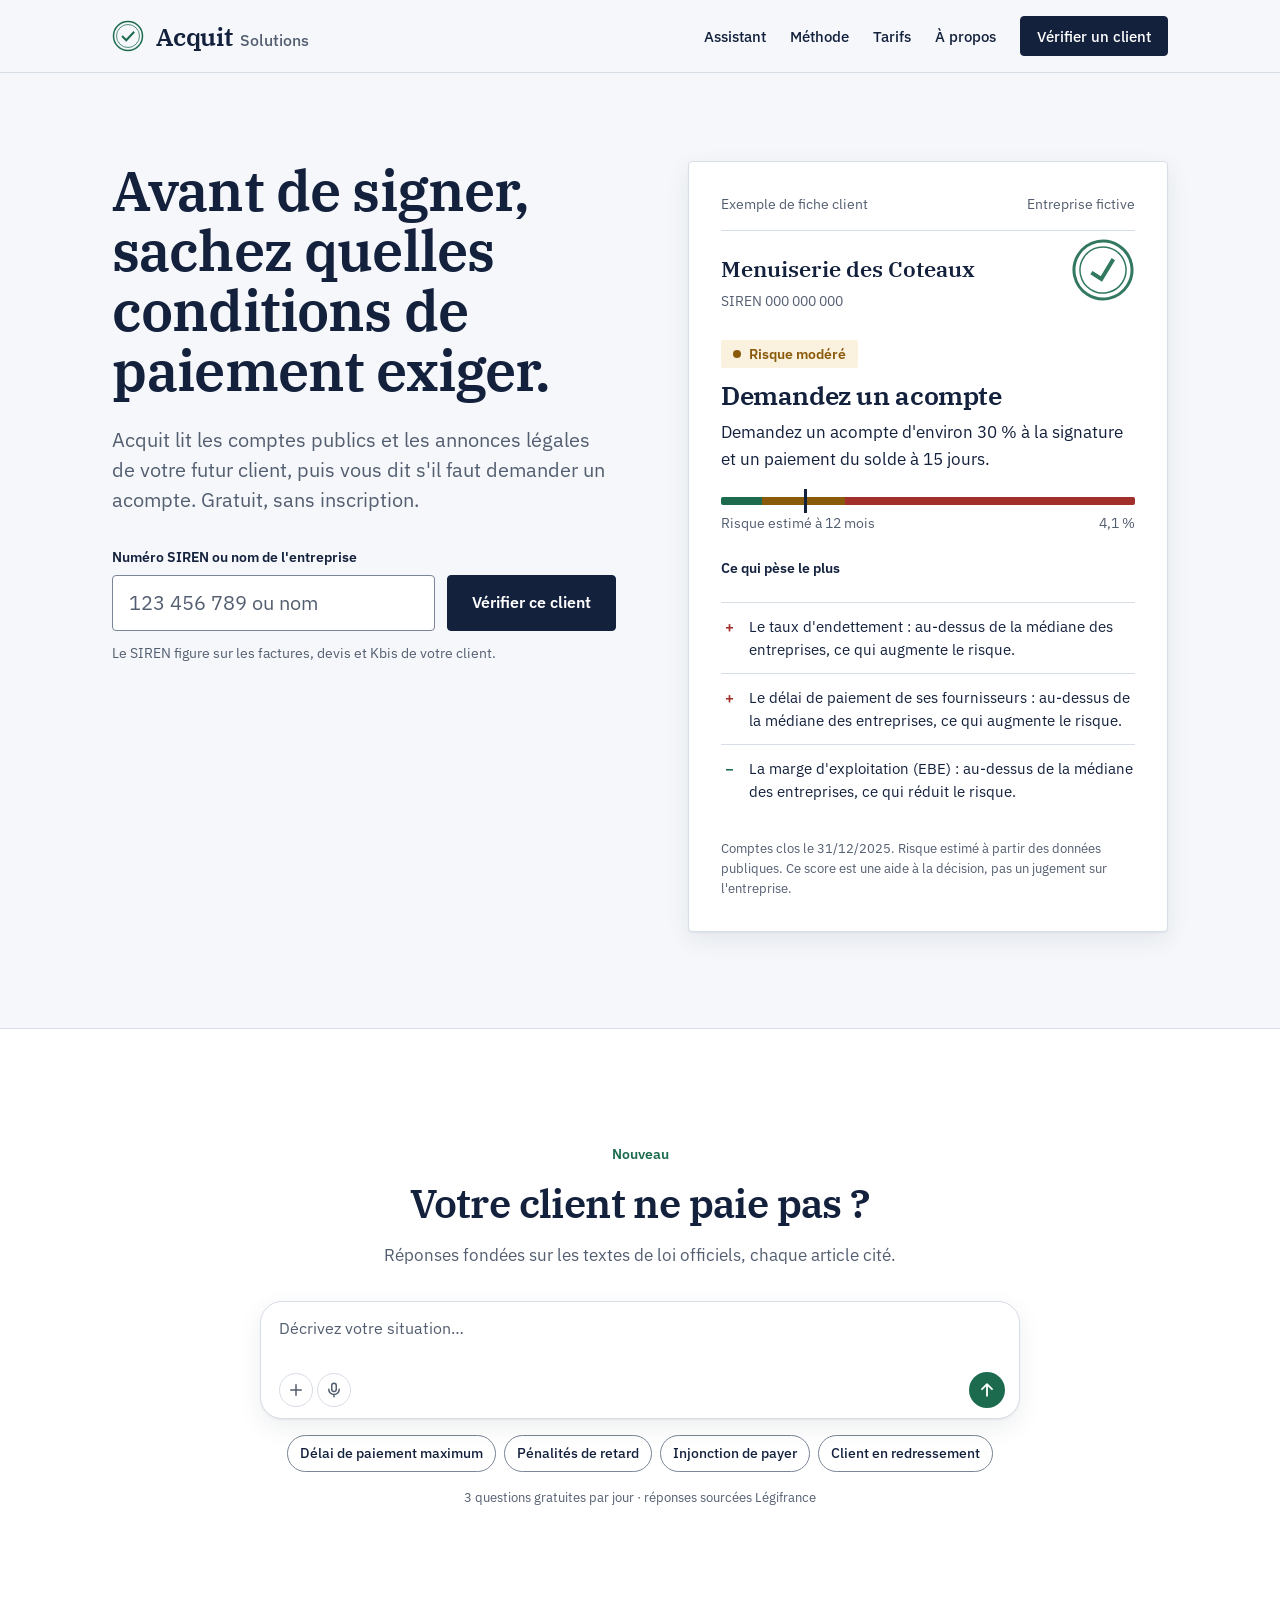
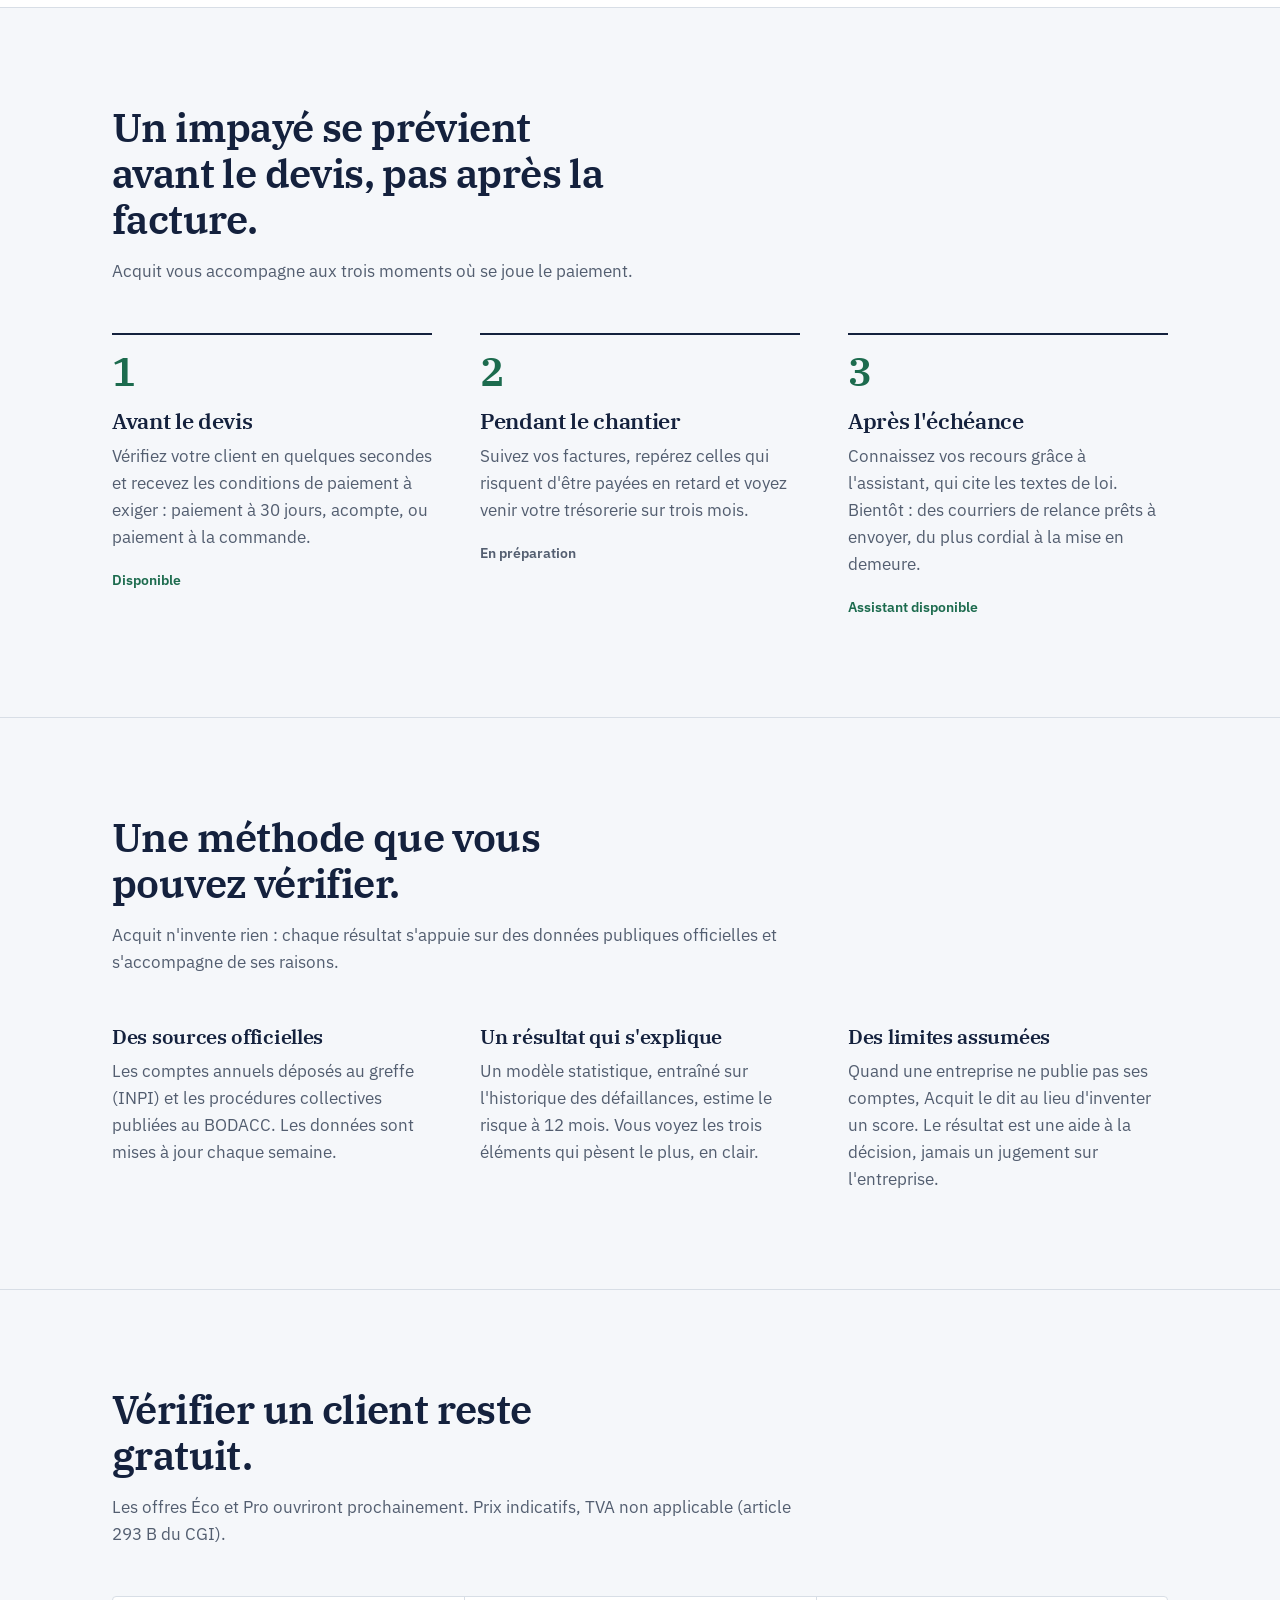
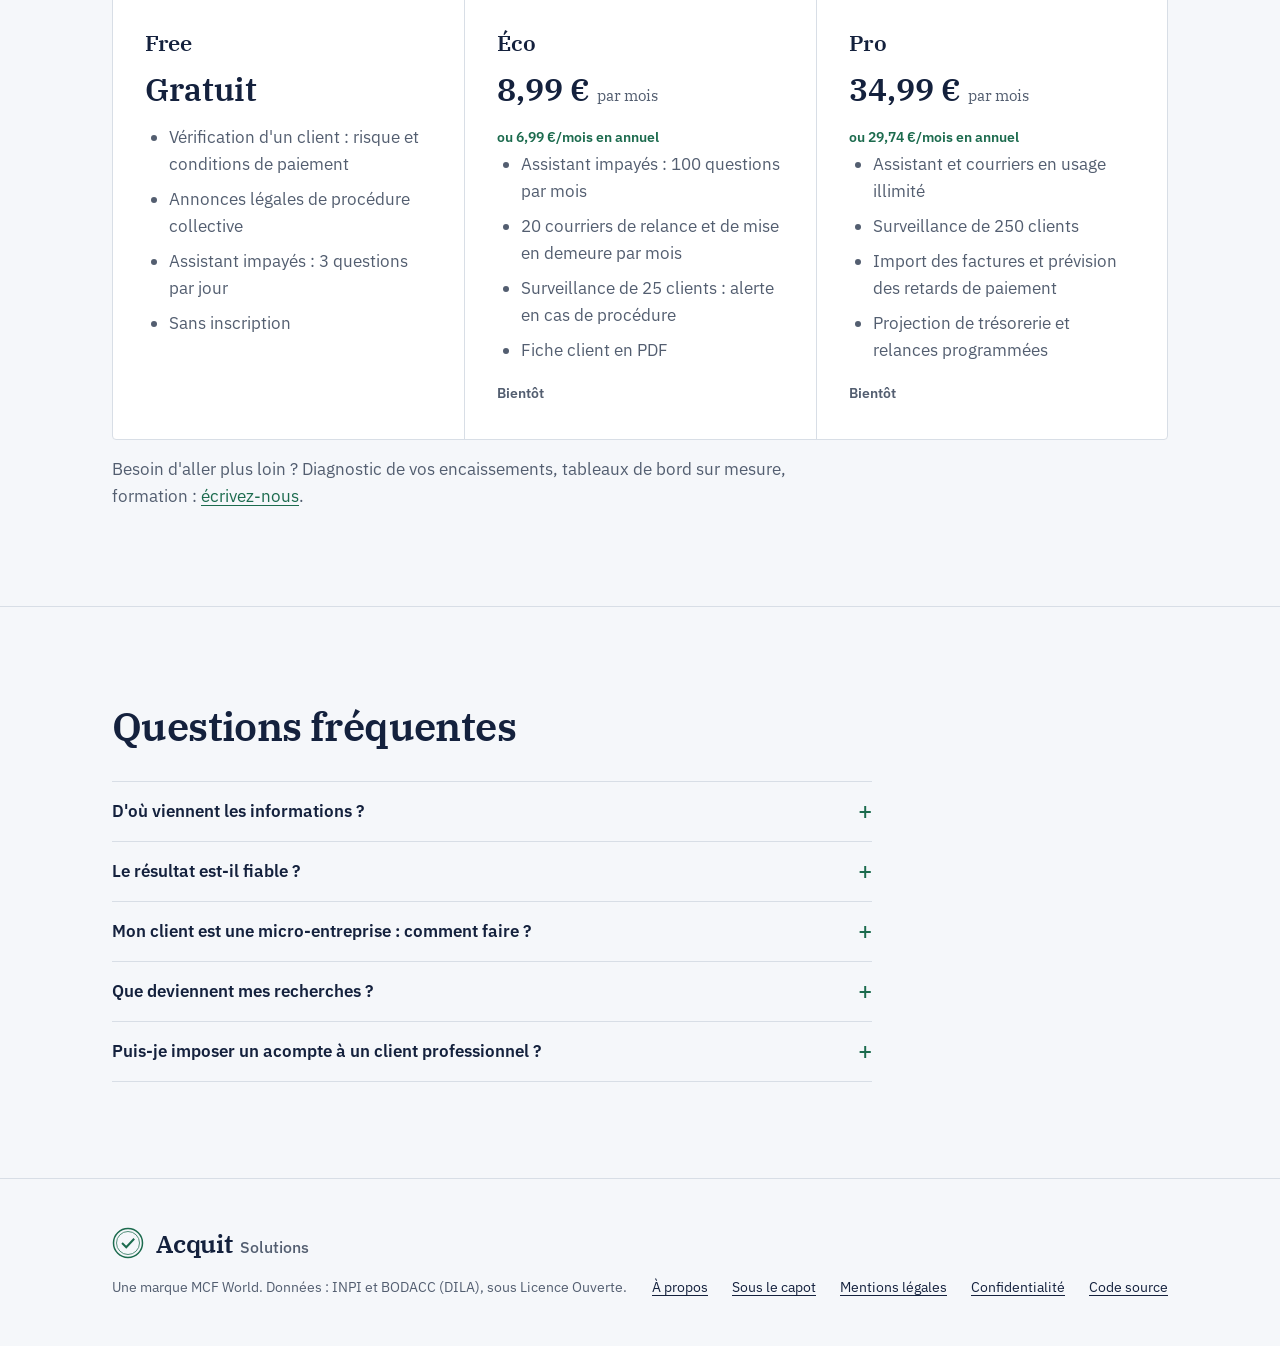
==== site/index.html @ 752cbaac "Carte : l'info-bulle suit la souris, ne bloque plus les clics et se ferme en sortant ; « Sous le cap" ====
<!doctype html>
<html lang="fr">
<head>
<meta charset="utf-8">
<meta name="viewport" content="width=device-width, initial-scale=1">
<title>Acquit Solutions · Vérifiez un client avant de signer</title>
<meta name="description" content="Avant d'envoyer un devis, vérifiez votre futur client et sachez s'il faut demander un acompte. Gratuit, à partir des comptes publics et des annonces légales.">
<link rel="icon" href="assets/acquit-tampon.svg" type="image/svg+xml">
<meta property="og:type" content="website">
<meta property="og:site_name" content="Acquit Solutions">
<meta property="og:title" content="Acquit Solutions · Vérifiez un client avant de signer">
<meta property="og:description" content="Avant d'envoyer un devis, sachez s'il faut demander un acompte. Gratuit, à partir des comptes publics et des annonces légales.">
<meta property="og:url" content="https://acquit-solutions.fr/">
<meta property="og:image" content="https://acquit-solutions.fr/assets/og-acquit.png">
<meta property="og:image:width" content="1200">
<meta property="og:image:height" content="627">
<meta name="twitter:card" content="summary_large_image">
<link rel="canonical" href="https://acquit-solutions.fr/">
<link rel="preconnect" href="https://fonts.googleapis.com">
<link rel="preconnect" href="https://fonts.gstatic.com" crossorigin>
<link href="https://fonts.googleapis.com/css2?family=IBM+Plex+Sans:wght@400;500;600&family=IBM+Plex+Serif:wght@600&display=swap" rel="stylesheet">
<link rel="stylesheet" href="assets/acquit.css?v=20261025e">
<script defer src="https://cloud.umami.is/script.js" data-website-id="48bad13f-c477-4195-9fd3-00dcf9cde7f7" data-domains="acquit-solutions.fr,www.acquit-solutions.fr"></script>
</head>
<body>
<a class="skip" href="#contenu">Aller au contenu</a>
<div class="demo" id="demo" hidden><div class="wrap">Version de démonstration : les entreprises et les résultats affichés sont fictifs.</div></div>

<header class="entete">
  <div class="wrap">
    <a class="marque" href="./" aria-label="Acquit Solutions, accueil">
      <svg viewBox="0 0 64 64" aria-hidden="true"><circle cx="32" cy="32" r="29" fill="none" stroke="currentColor" stroke-width="3"/><circle cx="32" cy="32" r="23" fill="none" stroke="currentColor" stroke-width="1.5"/><path d="M21.5 33.5 L28.5 40.5 L43 25" fill="none" stroke="currentColor" stroke-width="4" stroke-linecap="square"/></svg>
      <span>Acquit <em>Solutions</em></span>
    </a>
    <nav class="nav" aria-label="Navigation principale">
      <a href="#assistant">Assistant</a>
      <a href="#methode">Méthode</a>
      <a href="#tarifs">Tarifs</a>
      <a href="a-propos.html">À propos</a>
      <a class="btn btn-principal" href="#verifier">Vérifier un client</a>
    </nav>
    <a class="nav-court" href="#verifier">Vérifier un client</a>
  </div>
</header>

<main id="contenu">
  <section class="accueil" id="verifier">
    <div class="wrap">
      <div>
        <h1>Avant de signer, sachez quelles conditions de paiement exiger.</h1>
        <p class="chapeau">Acquit lit les comptes publics et les annonces légales de votre futur client, puis vous dit s'il faut demander un acompte. Gratuit, sans inscription.</p>

        <form class="verif" id="form" autocomplete="off" novalidate>
          <label for="q">Numéro SIREN ou nom de l'entreprise</label>
          <div class="ligne">
            <input id="q" name="q" type="text" inputmode="text" placeholder="123 456 789 ou nom" aria-autocomplete="list" aria-controls="suggestions" aria-describedby="aide" required>
            <button class="btn btn-principal" type="submit" id="bouton">Vérifier ce client</button>
            <ul class="suggestions" id="suggestions" role="listbox" hidden></ul>
          </div>
          <p class="aide" id="aide">Le SIREN figure sur les factures, devis et Kbis de votre client.</p>
          <div class="exemples" id="exemples"></div>
        </form>
      </div>

      <article class="fiche" id="fiche" aria-live="polite" aria-label="Résultat de la vérification">
        <!-- Rempli par assets/app.js ; contenu d'exemple affiché par défaut -->
      </article>
    </div>
  </section>

  <section class="radar-france" id="france" aria-labelledby="titre-france">
    <div class="wrap radar-grille">
      <div class="radar-texte">
        <p class="radar-sur"><span class="direct"><i></i>Données publiques</span></p>
        <h2 id="titre-france">Chaque jour, des entreprises cessent de payer.</h2>
        <p class="radar-total"><b id="ftotal">–</b> <span id="ftotallib">jugements d'ouverture de procédures collectives publiés au BODACC ces 12 derniers mois</span></p>
        <p class="radar-evol" id="fevol"></p>
        <svg class="radar-mois" id="fmois" viewBox="0 0 300 60" preserveAspectRatio="none" aria-hidden="true"></svg>
        <p class="radar-note">Survolez un département, ou lancez la lecture pour voir 24 mois défiler. Source : BODACC, mis à jour automatiquement.</p>
        <a class="btn btn-radar" href="#verifier">Vérifier mon client →</a>
      </div>
      <div class="radar-carte">
        <svg id="fcarte" role="img" aria-label="Carte de France des procédures collectives par département"></svg>
        <div class="radar-info" id="finfo" hidden></div>
        <div class="radar-lecteur" id="flecteur" hidden>
          <button type="button" class="radar-play" id="fplay" aria-label="Lire l'évolution mois par mois"><svg viewBox="0 0 24 24" aria-hidden="true"><path class="i-play" d="M8 5v14l11-7z"/><path class="i-pause" d="M7 5h4v14H7zM13 5h4v14h-4z"/></svg></button>
          <div class="radar-piste">
            <input type="range" id="fcurseur" min="0" max="23" value="23" aria-label="Choisir un mois">
            <p><span id="fmoislib">12 derniers mois</span><button type="button" class="radar-an actif" id="fan">Cumul 12 mois</button></p>
          </div>
        </div>
        <div class="radar-legende" id="flegende"></div>
      </div>
    </div>
  </section>

  <section class="section assistant" id="assistant">
    <div class="wrap">
      <div class="assistant-tete">
        <span class="statut statut-dispo">Nouveau</span>
        <h2>Votre client ne paie pas ?</h2>
        <p class="intro">Réponses fondées sur les textes de loi officiels, chaque article cité.</p>
      </div>
      <div class="chat" id="chat">
        <div class="chat-fil" id="afil" aria-live="polite" hidden></div>
        <form class="chat-saisie" id="aform" novalidate>
          <label for="aq" class="visuellement-cache">Votre question</label>
          <textarea id="aq" rows="1" maxlength="1000" placeholder="Décrivez votre situation…" required></textarea>
          <div class="chat-outils">
            <button type="button" class="outil" data-pro="Import de PDF (devis, factures, courriers)" aria-label="Joindre un PDF">
              <svg viewBox="0 0 24 24" aria-hidden="true"><path d="M12 5v14M5 12h14" fill="none" stroke="currentColor" stroke-width="2" stroke-linecap="round"/></svg>
            </button>
            <button type="button" class="outil" data-pro="Dictée vocale" aria-label="Dicter la question">
              <svg viewBox="0 0 24 24" aria-hidden="true"><rect x="9" y="3" width="6" height="11" rx="3" fill="none" stroke="currentColor" stroke-width="2"/><path d="M5 11a7 7 0 0 0 14 0M12 18v3" fill="none" stroke="currentColor" stroke-width="2" stroke-linecap="round"/></svg>
            </button>
            <button type="button" class="chat-nouveau" id="anouveau" hidden>Nouvelle conversation</button>
            <button class="chat-envoyer" type="submit" id="abouton" aria-label="Envoyer">
              <svg viewBox="0 0 24 24" aria-hidden="true"><path d="M12 19V5M6 11l6-6 6 6" fill="none" stroke="currentColor" stroke-width="2.2" stroke-linecap="round" stroke-linejoin="round"/></svg>
            </button>
          </div>
          <p class="chat-bulle-pro" id="apro" role="status" hidden></p>
        </form>
        <div class="exemples chat-exemples" id="aexemples">
          <button type="button" data-q="Quel est le délai de paiement maximum entre entreprises ?">Délai de paiement maximum</button>
          <button type="button" data-q="Combien puis-je réclamer pour une facture payée en retard ?">Pénalités de retard</button>
          <button type="button" data-q="Comment faire une injonction de payer ?">Injonction de payer</button>
          <button type="button" data-q="Mon client est en redressement judiciaire, que faire ?">Client en redressement</button>
        </div>
        <p class="chat-pied" id="aquota">3 questions gratuites par jour · réponses sourcées Légifrance</p>
      </div>
    </div>
  </section>

  <section class="section" id="fonctionnement">
    <div class="wrap">
      <h2>Un impayé se prévient avant le devis, pas après la facture.</h2>
      <p class="intro">Acquit vous accompagne aux trois moments où se joue le paiement.</p>
      <ol class="moments">
        <li>
          <h3>Avant le devis</h3>
          <p>Vérifiez votre client en quelques secondes et recevez les conditions de paiement à exiger : paiement à 30 jours, acompte, ou paiement à la commande.</p>
          <span class="statut statut-dispo">Disponible</span>
        </li>
        <li>
          <h3>Pendant le chantier</h3>
          <p>Suivez vos factures, repérez celles qui risquent d'être payées en retard et voyez venir votre trésorerie sur trois mois.</p>
          <span class="statut statut-bientot">En préparation</span>
        </li>
        <li>
          <h3>Après l'échéance</h3>
          <p>Connaissez vos recours grâce à l'assistant, qui cite les textes de loi. Bientôt : des courriers de relance prêts à envoyer, du plus cordial à la mise en demeure.</p>
          <span class="statut statut-dispo">Assistant disponible</span>
        </li>
      </ol>
    </div>
  </section>

  <section class="section" id="methode">
    <div class="wrap">
      <h2>Une méthode que vous pouvez vérifier.</h2>
      <p class="intro">Acquit n'invente rien : chaque résultat s'appuie sur des données publiques officielles et s'accompagne de ses raisons.</p>
      <div class="methode">
        <div>
          <h3>Des sources officielles</h3>
          <p>Les comptes annuels déposés au greffe (INPI) et les procédures collectives publiées au BODACC. Les données sont mises à jour chaque semaine.</p>
        </div>
        <div>
          <h3>Un résultat qui s'explique</h3>
          <p>Un modèle statistique, entraîné sur l'historique des défaillances, estime le risque à 12 mois. Vous voyez les trois éléments qui pèsent le plus, en clair.</p>
        </div>
        <div>
          <h3>Des limites assumées</h3>
          <p>Quand une entreprise ne publie pas ses comptes, Acquit le dit au lieu d'inventer un score. Le résultat est une aide à la décision, jamais un jugement sur l'entreprise.</p>
        </div>
      </div>
    </div>
  </section>

  <section class="section" id="tarifs">
    <div class="wrap">
      <h2>Vérifier un client reste gratuit.</h2>
      <p class="intro">Les offres Éco et Pro ouvriront prochainement. Prix indicatifs, TVA non applicable (article 293 B du CGI).</p>
      <div class="tarifs">
        <div class="tarif">
          <h3>Free</h3>
          <p class="prix">Gratuit</p>
          <ul>
            <li>Vérification d'un client : risque et conditions de paiement</li>
            <li>Annonces légales de procédure collective</li>
            <li>Assistant impayés : 3 questions par jour</li>
            <li>Sans inscription</li>
          </ul>
        </div>
        <div class="tarif">
          <h3>Éco</h3>
          <p class="prix">8,99 € <small>par mois</small></p>
          <p class="prix-annuel">ou 6,99 €/mois en annuel</p>
          <ul>
            <li>Assistant impayés : 100 questions par mois</li>
            <li>20 courriers de relance et de mise en demeure par mois</li>
            <li>Surveillance de 25 clients : alerte en cas de procédure</li>
            <li>Fiche client en PDF</li>
          </ul>
          <span class="statut statut-bientot">Bientôt</span>
        </div>
        <div class="tarif">
          <h3>Pro</h3>
          <p class="prix">34,99 € <small>par mois</small></p>
          <p class="prix-annuel">ou 29,74 €/mois en annuel</p>
          <ul>
            <li>Assistant et courriers en usage illimité</li>
            <li>Surveillance de 250 clients</li>
            <li>Import des factures et prévision des retards de paiement</li>
            <li>Projection de trésorerie et relances programmées</li>
          </ul>
          <span class="statut statut-bientot">Bientôt</span>
        </div>
      </div>
      <p class="intro">Besoin d'aller plus loin ? Diagnostic de vos encaissements, tableaux de bord sur mesure, formation : <a href="mailto:contact@acquit-solutions.fr">écrivez-nous</a>.</p>
    </div>
  </section>

  <section class="section" id="questions">
    <div class="wrap">
      <h2>Questions fréquentes</h2>
      <div class="faq">
        <details>
          <summary>D'où viennent les informations ?</summary>
          <p>Des comptes annuels déposés au greffe et diffusés par l'INPI, et des annonces de procédures collectives publiées au BODACC par la DILA. Ce sont des données publiques, sous Licence Ouverte.</p>
        </details>
        <details>
          <summary>Le résultat est-il fiable ?</summary>
          <p>C'est une estimation statistique : elle repère les situations à risque, mais ne prédit pas l'avenir avec certitude. Les comptes publiés peuvent dater de plus d'un an. Utilisez-la comme un signal pour fixer vos conditions de paiement, pas comme un verdict.</p>
        </details>
        <details>
          <summary>Mon client est une micro-entreprise : comment faire ?</summary>
          <p>Les micro-entreprises publient rarement des comptes. Acquit vous l'indique et vérifie quand même les annonces légales. Dans ce cas, un acompte reste la meilleure protection.</p>
        </details>
        <details>
          <summary>Que deviennent mes recherches ?</summary>
          <p>Acquit ne vous demande aucune information personnelle et ne revend aucune donnée. Le détail figure dans la politique de confidentialité.</p>
        </details>
        <details>
          <summary>Puis-je imposer un acompte à un client professionnel ?</summary>
          <p>Oui, les conditions de paiement se négocient librement entre professionnels et s'écrivent dans le devis. Le délai de paiement, lui, ne peut dépasser 60 jours après l'émission de la facture, ou 45 jours fin de mois.</p>
        </details>
      </div>
    </div>
  </section>
</main>

<footer class="pied">
  <div class="wrap">
    <div>
      <a class="marque" href="./" aria-label="Acquit Solutions, accueil">
        <svg viewBox="0 0 64 64" aria-hidden="true"><circle cx="32" cy="32" r="29" fill="none" stroke="currentColor" stroke-width="3"/><circle cx="32" cy="32" r="23" fill="none" stroke="currentColor" stroke-width="1.5"/><path d="M21.5 33.5 L28.5 40.5 L43 25" fill="none" stroke="currentColor" stroke-width="4" stroke-linecap="square"/></svg>
        <span>Acquit <em>Solutions</em></span>
      </a>
      <p class="endos">Une marque MCF World. Données : INPI et BODACC (DILA), sous Licence Ouverte.</p>
    </div>
    <nav aria-label="Liens de pied de page">
      <a href="a-propos.html">À propos</a>
      <a href="sous-le-capot.html">Sous le capot</a>
      <a href="mentions-legales.html">Mentions légales</a>
      <a href="confidentialite.html">Confidentialité</a>
      <a href="https://github.com/clementmamapro-creator/radar-anti-impayes">Code source</a>
    </nav>
  </div>
</footer>

<script src="assets/app.js?v=20261025e"></script>
<script src="assets/carte.js?v=20261025e" defer></script>
<script src="assets/lecture.js?v=20261025e" defer></script>
</body>
</html>
---- site/assets/acquit.css ----
/* Acquit — feuille de style du site, d'après la charte « Acquit » (tokens.json). */

:root {
  --papier: #F5F7FA;
  --feuille: #FFFFFF;
  --filet: #D8DEE6;
  --bordure: #7A8597;
  --encre: #14213D;
  --ardoise: #535E70;
  --action: #14213D;
  --sur-action: #FFFFFF;
  --acquit: #1C6B4E;
  --acquit-voile: #E3F1EA;
  --vigilance: #8A5A0B;
  --vigilance-voile: #FBF1DF;
  --alerte: #A2302A;
  --alerte-voile: #F9E6E4;
  --focus: #2D5BA8;

  --serif: "IBM Plex Serif", Georgia, "Times New Roman", serif;
  --sans: "IBM Plex Sans", system-ui, -apple-system, "Segoe UI", sans-serif;

  --space-1: 4px; --space-2: 8px; --space-3: 12px; --space-4: 16px;
  --space-6: 24px; --space-8: 32px; --space-12: 48px; --space-24: 96px;
  --radius-sm: 2px; --radius-md: 4px;
  --shadow-fiche: 0 1px 2px rgba(20, 33, 61, 0.06), 0 8px 24px rgba(20, 33, 61, 0.08);
  --page: 1120px;
}

@media (prefers-color-scheme: dark) {
  :root {
    --papier: #0F1726; --feuille: #172133; --filet: #2A3650; --bordure: #6B7894;
    --encre: #E8EDF5; --ardoise: #A3AEC0; --action: #E8EDF5; --sur-action: #0F1726;
    --acquit: #5FBF92; --acquit-voile: #17352A; --vigilance: #E0A84A; --vigilance-voile: #3A2C10;
    --alerte: #F08A80; --alerte-voile: #3D1C19; --focus: #8FB3F0;
    --shadow-fiche: 0 1px 2px rgba(0, 0, 0, 0.4), 0 8px 24px rgba(0, 0, 0, 0.35);
  }
}

* { box-sizing: border-box; }
html { -webkit-text-size-adjust: 100%; scroll-behavior: smooth; }
body {
  margin: 0; background: var(--papier); color: var(--encre);
  font-family: var(--sans); font-size: 17px; line-height: 27px;
  font-variant-numeric: tabular-nums;
}
a { color: var(--acquit); text-underline-offset: 3px; }
a:hover { text-decoration-thickness: 2px; }
:focus-visible { outline: 2px solid var(--focus); outline-offset: 2px; }
img, svg { display: block; }

.wrap { width: 100%; max-width: var(--page); margin: 0 auto; padding: 0 var(--space-4); }
@media (min-width: 720px) { .wrap { padding: 0 var(--space-8); } }

.skip { position: absolute; left: -9999px; }
.skip:focus { left: var(--space-4); top: var(--space-4); background: var(--feuille); padding: var(--space-2) var(--space-4); z-index: 10; }

/* Bandeau de démonstration */
.demo {
  background: var(--vigilance-voile); color: var(--vigilance);
  font-size: 14px; line-height: 21px; padding: var(--space-2) 0; font-weight: 500;
}

/* En-tête */
.entete { border-bottom: 1px solid var(--filet); background: var(--papier); }
.entete .wrap { display: flex; align-items: center; justify-content: space-between; min-height: 72px; gap: var(--space-6); }
.marque { display: inline-flex; align-items: center; gap: var(--space-3); color: var(--encre); text-decoration: none; }
.marque svg { width: 32px; height: 32px; color: var(--acquit); }
.marque span { font-family: var(--serif); font-weight: 600; font-size: 25px; line-height: 1; letter-spacing: -0.01em; }
.nav { display: none; gap: var(--space-6); align-items: center; }
.nav a { color: var(--encre); text-decoration: none; font-size: 15px; font-weight: 500; }
.nav a:hover { text-decoration: underline; }
.nav .btn { padding: 0 var(--space-4); min-height: 40px; font-size: 15px; }
.nav a.btn-principal { color: var(--sur-action); }
.nav a.btn-principal:hover { text-decoration: none; }
@media (min-width: 880px) { .nav { display: flex; } }
.nav-court { font-size: 15px; font-weight: 600; }
@media (min-width: 880px) { .nav-court { display: none; } }

/* Boutons */
.btn {
  display: inline-flex; align-items: center; justify-content: center;
  font: inherit; font-size: 16px; font-weight: 600; min-height: 52px; padding: 0 var(--space-6);
  border-radius: var(--radius-md); border: 1px solid var(--bordure);
  background: var(--feuille); color: var(--encre); cursor: pointer; text-decoration: none;
}
.btn-principal { background: var(--action); border-color: var(--action); color: var(--sur-action); }
.btn[disabled] { opacity: 0.6; cursor: progress; }

/* Accueil */
.accueil { padding: var(--space-12) 0 var(--space-12); }
@media (min-width: 960px) { .accueil { padding: 88px 0 var(--space-24); } }
.accueil .wrap { display: grid; gap: var(--space-12); align-items: start; }
@media (min-width: 960px) { .accueil .wrap { grid-template-columns: 1fr 480px; gap: 72px; } }

h1, h2, h3 { font-family: var(--serif); font-weight: 600; letter-spacing: -0.015em; margin: 0; }
h1 { font-size: clamp(36px, 6vw, 56px); line-height: 1.07; max-width: 15ch; }
h2 { font-size: clamp(28px, 4vw, 40px); line-height: 1.15; max-width: 22ch; }
h3 { font-size: 22px; line-height: 1.3; }
.chapeau { font-size: 20px; line-height: 30px; color: var(--ardoise); max-width: 34em; margin: var(--space-6) 0 0; }

/* Formulaire de vérification */
.verif { margin-top: var(--space-8); max-width: 560px; }
.verif label { display: block; font-size: 14px; line-height: 20px; font-weight: 600; margin-bottom: var(--space-2); }
.verif .ligne { display: flex; flex-wrap: wrap; gap: var(--space-3); position: relative; }
.verif input {
  flex: 1 1 280px; min-width: 0; font: inherit; font-size: 20px; font-weight: 500;
  padding: 0 var(--space-4); min-height: 56px; border: 1px solid var(--bordure);
  border-radius: var(--radius-md); background: var(--feuille); color: var(--encre);
}
.verif input::placeholder { color: var(--ardoise); opacity: 1; font-weight: 400; }
.verif .btn { min-height: 56px; flex: 0 0 auto; }
@media (max-width: 540px) { .verif .btn { width: 100%; } }
.verif .aide { font-size: 14px; line-height: 21px; color: var(--ardoise); margin: var(--space-3) 0 0; }
.exemples { display: flex; flex-wrap: wrap; gap: var(--space-2); margin-top: var(--space-3); }
.exemples button {
  font: inherit; font-size: 14px; font-weight: 500; padding: var(--space-1) var(--space-3);
  border: 1px solid var(--bordure); border-radius: var(--radius-md); background: transparent; color: var(--encre); cursor: pointer;
}

.suggestions {
  position: absolute; top: 60px; left: 0; right: 0; z-index: 5; list-style: none; margin: 0; padding: var(--space-1) 0;
  background: var(--feuille); border: 1px solid var(--bordure); border-radius: var(--radius-md); box-shadow: var(--shadow-fiche);
}
.suggestions[hidden] { display: none; }
.suggestions li { padding: var(--space-2) var(--space-4); cursor: pointer; }
.suggestions li[aria-selected="true"], .suggestions li:hover { background: var(--papier); }
.suggestions .nom { font-weight: 600; }
.suggestions .meta { font-size: 14px; color: var(--ardoise); }

/* La fiche client */
.fiche {
  position: relative; overflow: hidden; background: var(--feuille); border: 1px solid var(--filet);
  border-radius: var(--radius-md); box-shadow: var(--shadow-fiche); padding: var(--space-6);
}
@media (min-width: 720px) { .fiche { padding: var(--space-8); } }
.fiche-tete { display: flex; justify-content: space-between; gap: var(--space-4); font-size: 14px; line-height: 20px; color: var(--ardoise); padding-bottom: var(--space-4); border-bottom: 1px solid var(--filet); }
.fiche-nom { font-family: var(--serif); font-weight: 600; font-size: 22px; line-height: 1.3; margin: var(--space-6) 0 var(--space-1); padding-right: 72px; }
.fiche-id { font-size: 14px; color: var(--ardoise); margin: 0; }
.fiche-reco { margin: var(--space-6) 0 0; }
.fiche-reco h3 { font-size: 26px; line-height: 1.2; margin-top: var(--space-3); }
.fiche-reco p { margin: var(--space-2) 0 0; }
.tampon-fiche { position: absolute; top: 76px; right: var(--space-6); width: 64px; height: 64px; color: var(--acquit); transform: rotate(-12deg); opacity: 0.9; }
@media (min-width: 720px) { .tampon-fiche { right: var(--space-8); } }

.niveau { display: inline-flex; align-items: center; gap: var(--space-2); font-size: 14px; line-height: 20px; font-weight: 600; padding: var(--space-1) var(--space-3); border-radius: var(--radius-sm); }
.niveau::before { content: ""; width: 8px; height: 8px; border-radius: 50%; background: currentColor; }
.niveau-faible { color: var(--acquit); background: var(--acquit-voile); }
.niveau-modere { color: var(--vigilance); background: var(--vigilance-voile); }
.niveau-eleve { color: var(--alerte); background: var(--alerte-voile); }
.niveau-neutre { color: var(--ardoise); background: var(--papier); }

.regle { margin: var(--space-6) 0 0; }
.regle-piste { position: relative; display: grid; grid-template-columns: 2fr 4fr 14fr; height: 8px; border-radius: var(--radius-sm); overflow: visible; }
.regle-piste span:nth-child(1) { background: var(--acquit); border-radius: var(--radius-sm) 0 0 var(--radius-sm); }
.regle-piste span:nth-child(2) { background: var(--vigilance); }
.regle-piste span:nth-child(3) { background: var(--alerte); border-radius: 0 var(--radius-sm) var(--radius-sm) 0; }
.regle-curseur { position: absolute; top: -8px; width: 3px; height: 24px; margin-left: -1.5px; background: var(--encre); transition: left 600ms cubic-bezier(.2,.8,.2,1); }
.regle-legende { display: flex; justify-content: space-between; font-size: 14px; line-height: 21px; color: var(--ardoise); margin-top: var(--space-2); }

.facteurs { list-style: none; margin: var(--space-6) 0 0; padding: 0; }
.facteurs li { display: flex; gap: var(--space-3); padding: var(--space-3) 0; border-top: 1px solid var(--filet); font-size: 15px; line-height: 23px; }
.facteurs .signe { flex: 0 0 16px; font-weight: 600; text-align: center; }
.facteurs .up { color: var(--alerte); }
.facteurs .down { color: var(--acquit); }
.fiche-titre-bloc { font-size: 14px; line-height: 20px; font-weight: 600; margin: var(--space-6) 0 var(--space-1); }
.procedures { margin: 0; padding-left: var(--space-6); font-size: 15px; }
.fiche-pied { margin: var(--space-6) 0 0; font-size: 13px; line-height: 20px; color: var(--ardoise); }
.fiche-attente { color: var(--ardoise); }
.erreur { color: var(--alerte); font-weight: 600; }

/* Sections */
.section { padding: var(--space-12) 0; border-top: 1px solid var(--filet); }
@media (min-width: 960px) { .section { padding: var(--space-24) 0; } }
.section .intro { color: var(--ardoise); max-width: 40em; margin: var(--space-4) 0 0; }

.moments { list-style: none; counter-reset: m; margin: var(--space-12) 0 0; padding: 0; display: grid; gap: var(--space-8); }
@media (min-width: 880px) { .moments { grid-template-columns: repeat(3, 1fr); gap: var(--space-12); } }
.moments li { counter-increment: m; border-top: 2px solid var(--encre); padding-top: var(--space-4); }
.moments li::before { content: counter(m); font-family: var(--serif); font-weight: 600; font-size: 40px; line-height: 1; color: var(--acquit); display: block; margin-bottom: var(--space-4); }
.moments h3 { margin-bottom: var(--space-2); }
.moments p { margin: 0; color: var(--ardoise); }
.statut { display: inline-block; margin-top: var(--space-4); font-size: 14px; font-weight: 600; }
.statut-dispo { color: var(--acquit); }
.statut-bientot { color: var(--ardoise); }

.methode { display: grid; gap: var(--space-8); margin-top: var(--space-12); }
@media (min-width: 880px) { .methode { grid-template-columns: repeat(3, 1fr); gap: var(--space-12); } }
.methode h3 { font-size: 20px; margin-bottom: var(--space-2); }
.methode p { margin: 0; color: var(--ardoise); }

.tarifs { display: grid; gap: 0; margin-top: var(--space-12); border: 1px solid var(--filet); border-radius: var(--radius-md); background: var(--feuille); }
@media (min-width: 880px) { .tarifs { grid-template-columns: repeat(3, 1fr); } }
.tarif { padding: var(--space-8); }
.tarif + .tarif { border-top: 1px solid var(--filet); }
@media (min-width: 880px) { .tarif + .tarif { border-top: 0; border-left: 1px solid var(--filet); } }
.tarif .prix { font-family: var(--serif); font-weight: 600; font-size: 32px; line-height: 1.2; margin: var(--space-3) 0 var(--space-4); }
.tarif ul { margin: 0; padding-left: var(--space-6); color: var(--ardoise); }
.tarif li + li { margin-top: var(--space-2); }

.faq { margin-top: var(--space-8); max-width: 760px; }
.faq details { border-top: 1px solid var(--filet); }
.faq details:last-child { border-bottom: 1px solid var(--filet); }
.faq summary { cursor: pointer; padding: var(--space-4) 0; font-weight: 600; list-style: none; display: flex; justify-content: space-between; gap: var(--space-4); }
.faq summary::-webkit-details-marker { display: none; }
.faq summary::after { content: "+"; font-family: var(--serif); font-size: 24px; line-height: 1; color: var(--acquit); }
.faq details[open] summary::after { content: "−"; }
.faq details p { margin: 0 0 var(--space-4); color: var(--ardoise); max-width: 40em; }

/* Pages de texte */
.texte { padding: var(--space-12) 0 var(--space-24); }
.texte .wrap > * { max-width: 720px; }
.texte h1 { max-width: none; margin-bottom: var(--space-6); }
.texte h2 { font-size: 24px; margin: var(--space-12) 0 var(--space-3); }
.texte p, .texte li { color: var(--encre); }
.a-completer { background: var(--vigilance-voile); color: var(--vigilance); padding: 0 var(--space-1); border-radius: var(--radius-sm); font-weight: 500; }

/* Pied de page */
.pied { border-top: 1px solid var(--filet); padding: var(--space-12) 0; font-size: 14px; line-height: 21px; color: var(--ardoise); }
.pied .wrap { display: grid; gap: var(--space-6); }
@media (min-width: 880px) { .pied .wrap { grid-template-columns: 1fr auto; align-items: end; } }
.pied nav { display: flex; flex-wrap: wrap; gap: var(--space-4) var(--space-6); }
.pied a { color: var(--encre); }
.pied .endos { margin: var(--space-3) 0 0; }

@media (prefers-reduced-motion: reduce) {
  html { scroll-behavior: auto; }
  .regle-curseur { transition: none; }
}

/* Nom complet : « Acquit » en titre, « Solutions » plus discret */
.marque em { font-style: normal; font-family: var(--sans); font-weight: 500; font-size: 0.62em; color: var(--ardoise); letter-spacing: 0; margin-left: 2px; }

/* Assistant impayés */
.assistant { background: var(--feuille); }
.assistant-tete { max-width: 46em; }
.assistant-tete .statut { margin-bottom: var(--space-3); }
.visuellement-cache { position: absolute; width: 1px; height: 1px; overflow: hidden; clip: rect(0 0 0 0); white-space: nowrap; }

/* Conversation avec l'assistant : sobre, dans l'esprit des assistants IA */
.assistant-tete { text-align: center; margin: 0 auto; }
.assistant-tete h2, .assistant-tete .intro { margin-left: auto; margin-right: auto; }
.chat { max-width: 760px; margin: var(--space-8) auto 0; }
.chat-accroche { text-align: center; font-family: var(--serif); font-size: 24px; line-height: 32px; margin: 0 0 var(--space-4); color: var(--encre); }
.chat-fil {
  max-height: min(64vh, 620px); overflow-y: auto; padding: var(--space-2) var(--space-1) var(--space-6);
  display: flex; flex-direction: column; gap: var(--space-6); scroll-behavior: smooth;
}
.chat-fil[hidden], .chat-vide[hidden], .chat-exemples[hidden] { display: none; }
.msg { animation: msg-entree 280ms cubic-bezier(.2,.8,.2,1); font-size: 16px; line-height: 1.65; }
.msg-moi { align-self: flex-end; max-width: 85%; background: var(--papier); border: 1px solid var(--filet); border-radius: 18px 18px 4px 18px; padding: 10px 16px; white-space: pre-wrap; }
.msg-ia { display: flex; gap: var(--space-3); align-items: flex-start; }
.msg-ia .marque-ia { flex: 0 0 auto; width: 26px; height: 26px; border-radius: 50%; background: var(--acquit); margin-top: 2px; display: grid; place-items: center; }
.msg-ia .marque-ia svg { width: 14px; height: 14px; color: var(--feuille); }
.msg-ia .corps { min-width: 0; flex: 1; }
.msg .corps p { margin: 0 0 var(--space-3); }
.msg .corps p:last-child { margin-bottom: 0; }
.msg .corps ol, .msg .corps ul { margin: 0 0 var(--space-3); padding-left: 1.3em; }
.msg .corps li { margin-bottom: var(--space-1); }
.cite {
  display: inline-block; font-size: 12.5px; line-height: 1.6; font-weight: 600; color: var(--acquit);
  background: var(--acquit-voile); border-radius: 999px; padding: 0 8px; white-space: nowrap; vertical-align: 1px;
}
.sources-bloc { margin-top: var(--space-3); }
.sources-bloc summary { cursor: pointer; font-size: 13px; color: var(--ardoise); list-style: none; display: inline-flex; gap: 6px; align-items: center; }
.sources-bloc summary::-webkit-details-marker { display: none; }
.sources-bloc summary::before { content: "▸"; transition: transform 150ms ease; }
.sources-bloc[open] summary::before { transform: rotate(90deg); }
.sources { list-style: none; padding: 0; margin: var(--space-2) 0 0; }
.sources li { padding: var(--space-2) 0; border-top: 1px solid var(--filet); font-size: 14px; line-height: 21px; }
.sources .extrait { display: block; color: var(--ardoise); font-size: 13px; }
.assistant-avert { font-size: 12px; line-height: 18px; color: var(--ardoise); margin: var(--space-2) 0 0 !important; }
.msg-erreur .corps { color: var(--alerte); }
.ecrit { display: flex; gap: 5px; padding: 8px 0; }
.ecrit span { width: 7px; height: 7px; border-radius: 50%; background: var(--acquit); opacity: .3; animation: ecrit 1.2s infinite ease-in-out; }
.ecrit span:nth-child(2) { animation-delay: .15s; }
.ecrit span:nth-child(3) { animation-delay: .3s; }
@keyframes ecrit { 0%, 80%, 100% { opacity: .25; transform: translateY(0); } 40% { opacity: 1; transform: translateY(-3px); } }
@keyframes msg-entree { from { opacity: 0; transform: translateY(6px); } to { opacity: 1; transform: none; } }

.chat-saisie {
  position: relative; background: var(--feuille); border: 1px solid var(--filet); border-radius: 22px;
  padding: 14px 14px 10px 18px; box-shadow: var(--shadow-fiche); transition: border-color 150ms ease;
}
.chat-saisie:focus-within { border-color: var(--bordure); }
.chat-saisie textarea {
  display: block; width: 100%; font: inherit; font-size: 16px; line-height: 24px; color: var(--encre);
  background: transparent; border: 0; outline: 0; resize: none; padding: 0; min-height: 48px; max-height: 200px;
}
.chat-saisie textarea::placeholder { color: var(--ardoise); }
.chat-outils { display: flex; align-items: center; gap: var(--space-1); margin-top: var(--space-2); }
.outil, .chat-nouveau {
  height: 34px; border-radius: 999px; border: 1px solid var(--filet); background: transparent; color: var(--ardoise);
  cursor: pointer; display: inline-grid; place-items: center; font: inherit; font-size: 13px;
}
.outil { width: 34px; }
.outil svg { width: 18px; height: 18px; }
.outil:hover, .chat-nouveau:hover { color: var(--encre); border-color: var(--bordure); }
.chat-nouveau { padding: 0 12px; white-space: nowrap; }
.chat-nouveau[hidden] { display: none; }
.chat-envoyer {
  margin-left: auto; width: 36px; height: 36px; border-radius: 50%; border: 0; cursor: pointer;
  background: var(--acquit); color: var(--feuille); display: grid; place-items: center; transition: opacity 120ms ease;
}
.chat-envoyer svg { width: 20px; height: 20px; }
.chat-envoyer[disabled] { opacity: .4; cursor: default; }
.chat-bulle-pro {
  position: absolute; left: 12px; bottom: calc(100% + 8px); margin: 0; max-width: 300px;
  background: var(--encre); color: var(--papier); font-size: 13px; line-height: 19px; padding: 8px 12px; border-radius: 10px;
}
.chat-bulle-pro[hidden] { display: none; }
.chat-exemples { justify-content: center; margin-top: var(--space-4); }
.chat-exemples button { border-radius: 999px; font-size: 14px; }
.chat-pied { text-align: center; font-size: 12.5px; color: var(--ardoise); margin: var(--space-3) 0 0; }
body.chat-visible .retour-haut.visible { opacity: 0; pointer-events: none; }
@media (max-width: 600px) { .chat-accroche { font-size: 20px; line-height: 28px; } .msg-ia .marque-ia { display: none; } .chat-nouveau { font-size: 12px; } }
@media (prefers-reduced-motion: reduce) { .msg, .ecrit span { animation: none; } .chat-fil { scroll-behavior: auto; } }
.prix small { font-size: 15px; font-weight: 400; color: var(--ardoise); }
.prix-annuel { margin: 0; font-size: 14px; color: var(--acquit); font-weight: 600; }
.fiche-lien { margin: var(--space-4) 0 0; font-size: 15px; }
.tarif .statut { display: inline-block; margin-top: var(--space-4); }

/* Confort de lecture */
html { scroll-padding-top: 88px; }
.entete { position: sticky; top: 0; z-index: 30; transition: box-shadow 200ms ease, background-color 200ms ease; }
.entete.defile { box-shadow: 0 1px 2px rgba(20, 33, 61, 0.05), 0 6px 18px rgba(20, 33, 61, 0.07); }
@supports (backdrop-filter: blur(8px)) {
  .entete.defile { background: color-mix(in srgb, var(--papier) 95%, transparent); backdrop-filter: saturate(160%) blur(10px); }
}
.progression { position: absolute; left: 0; right: 0; bottom: -1px; height: 2px; background: var(--acquit); transform-origin: 0 50%; transform: scaleX(0); }
.nav a.actif:not(.btn) { color: var(--acquit); text-decoration: underline; text-decoration-thickness: 2px; }
.retour-haut {
  position: fixed; right: var(--space-4); bottom: var(--space-4); z-index: 30;
  width: 48px; height: 48px; border-radius: 50%; border: 1px solid var(--filet);
  background: var(--feuille); color: var(--encre); box-shadow: var(--shadow-fiche);
  display: grid; place-items: center; cursor: pointer;
  opacity: 0; transform: translateY(12px); pointer-events: none; transition: opacity 200ms ease, transform 200ms ease;
}
.retour-haut svg { width: 22px; height: 22px; }
.retour-haut.visible { opacity: 1; transform: none; pointer-events: auto; }
.retour-haut:hover { color: var(--acquit); border-color: var(--acquit); }
@media (min-width: 720px) { .retour-haut { right: var(--space-8); bottom: var(--space-8); } }
.revele { opacity: 0; transform: translateY(18px); transition: opacity 600ms cubic-bezier(.2,.8,.2,1), transform 600ms cubic-bezier(.2,.8,.2,1); }
.revele.visible { opacity: 1; transform: none; }
@media (prefers-reduced-motion: reduce) {
  html { scroll-behavior: auto; }
  .entete, .retour-haut, .revele { transition: none; }
}

/* ===== Page « Sous le capot » : salle de contrôle, toujours sombre ===== */
body.page-capot {
  --papier: #0B1220; --feuille: #111A2C; --filet: #22304A; --bordure: #3A4A68;
  --encre: #E8EDF5; --ardoise: #93A0B8; --action: #E8EDF5; --sur-action: #0B1220;
  --acquit: #5FBF92; --acquit-voile: #133126; --focus: #8FB3F0;
  --neon: #7CE0B0; --bleu: #7AA7FF; --ambre: #E0A84A; --rouge: #F08A80;
  background: var(--papier); color: var(--encre);
}
.capot { overflow: hidden; }
.capot-hero { position: relative; padding: 88px 0 56px; }
.capot-hero::before {
  content: ""; position: absolute; inset: -40% -10% auto; height: 120%; pointer-events: none; z-index: 0;
  background:
    radial-gradient(600px 300px at 20% 30%, rgba(95,191,146,.18), transparent 70%),
    radial-gradient(500px 280px at 85% 10%, rgba(122,167,255,.16), transparent 70%);
}
.capot-hero::after {
  content: ""; position: absolute; inset: 0; pointer-events: none; z-index: 0; opacity: .5;
  background-image: linear-gradient(rgba(147,160,184,.07) 1px, transparent 1px), linear-gradient(90deg, rgba(147,160,184,.07) 1px, transparent 1px);
  background-size: 40px 40px;
  mask-image: radial-gradient(ellipse at 50% 30%, #000 30%, transparent 75%);
}
.capot-hero .wrap { position: relative; z-index: 1; }
.capot-sur { display: flex; align-items: center; gap: 12px; font-size: 14px; letter-spacing: .08em; text-transform: uppercase; color: var(--ardoise); margin: 0 0 20px; }
.direct { display: inline-flex; align-items: center; gap: 8px; color: var(--neon); font-weight: 600; border: 1px solid rgba(124,224,176,.35); border-radius: 999px; padding: 4px 12px; text-transform: none; letter-spacing: 0; }
.direct i { width: 8px; height: 8px; border-radius: 50%; background: var(--neon); box-shadow: 0 0 0 0 rgba(124,224,176,.7); animation: pouls 1.8s infinite; }
@keyframes pouls { 0% { box-shadow: 0 0 0 0 rgba(124,224,176,.6); } 70% { box-shadow: 0 0 0 10px rgba(124,224,176,0); } 100% { box-shadow: 0 0 0 0 rgba(124,224,176,0); } }
.capot h1 { font-size: clamp(34px, 5.4vw, 64px); line-height: 1.05; letter-spacing: -.02em; max-width: 15em; margin: 0; color: var(--encre); }
.degrade { background: linear-gradient(90deg, var(--neon), var(--bleu)); -webkit-background-clip: text; background-clip: text; color: transparent; }
.capot-chapeau { font-size: 19px; line-height: 1.6; color: var(--ardoise); max-width: 40em; margin: 24px 0 40px; }
.kpis { display: grid; grid-template-columns: repeat(5, 1fr); gap: 1px; background: var(--filet); border: 1px solid var(--filet); border-radius: 16px; overflow: hidden; }
.kpi { background: rgba(17,26,44,.85); padding: 20px; display: flex; flex-direction: column; gap: 6px; backdrop-filter: blur(6px); }
.kpi-val { font-family: var(--serif); font-size: 32px; line-height: 1.1; color: var(--encre); font-variant-numeric: tabular-nums; }
.kpi-lib { font-size: 13px; color: var(--ardoise); }
@media (max-width: 900px) { .kpis { grid-template-columns: repeat(2, 1fr); } .kpi:last-child { grid-column: span 2; } }

.capot-section { padding: 64px 0; border-top: 1px solid var(--filet); }
.capot-section h2 { font-size: clamp(26px, 3.2vw, 36px); margin: 0 0 8px; color: var(--encre); }
.capot-intro { color: var(--ardoise); max-width: 46em; margin: 0 0 28px; }
.capot-intro b { color: var(--encre); font-weight: 600; }
.petit { font-size: 13px; color: var(--ardoise); margin: 12px 0 0; }

/* Architecture */
.archi { display: grid; gap: 20px; }
.voie { border: 1px solid var(--filet); border-radius: 16px; padding: 18px; background: linear-gradient(180deg, rgba(17,26,44,.9), rgba(11,18,32,.9)); }
.voie-titre { margin: 0 0 14px; font-weight: 600; font-size: 15px; }
.voie-titre span { font-weight: 400; color: var(--ardoise); margin-left: 8px; font-size: 13px; }
.noeuds { display: flex; align-items: stretch; }
.noeud {
  flex: 1 1 0; min-width: 0; text-align: left; font: inherit; color: var(--encre); cursor: pointer;
  background: var(--feuille); border: 1px solid var(--filet); border-radius: 12px; padding: 14px;
  display: flex; flex-direction: column; gap: 4px; transition: border-color 200ms, transform 200ms, box-shadow 200ms;
}
.noeud b { font-size: 15px; }
.noeud small { font-size: 12.5px; color: var(--ardoise); font-family: ui-monospace, SFMono-Regular, Menlo, monospace; }
.noeud:hover, .noeud.actif, .noeud:focus-visible { border-color: var(--neon); transform: translateY(-2px); box-shadow: 0 0 0 1px rgba(124,224,176,.25), 0 10px 30px rgba(95,191,146,.12); outline: none; }
.noeud-final { border-color: rgba(122,167,255,.5); }
.flux { flex: 0 0 44px; align-self: center; height: 2px; position: relative; background: var(--filet); overflow: hidden; }
.flux::after {
  content: ""; position: absolute; top: 0; left: -40%; width: 40%; height: 100%;
  background: linear-gradient(90deg, transparent, var(--neon), transparent); animation: flux 1.6s linear infinite;
}
.voie:nth-child(2) .flux::after { background: linear-gradient(90deg, transparent, var(--bleu), transparent); animation-duration: 1.9s; }
.flux:nth-child(4)::after { animation-delay: .4s; } .flux:nth-child(6)::after { animation-delay: .8s; }
@keyframes flux { to { left: 100%; } }
.archi-detail { margin: 0; min-height: 3.2em; padding: 14px 18px; border-radius: 12px; background: rgba(124,224,176,.06); border: 1px dashed rgba(124,224,176,.3); color: var(--ardoise); font-size: 15px; line-height: 1.6; }
.archi-detail b { color: var(--neon); }
@media (max-width: 820px) {
  .noeuds { flex-direction: column; }
  .flux { flex-basis: 22px; width: 2px; height: 22px; align-self: center; }
  .flux::after { left: 0; top: -40%; width: 100%; height: 40%; background: linear-gradient(180deg, transparent, var(--neon), transparent); animation-name: flux-v; }
  .voie:nth-child(2) .flux::after { background: linear-gradient(180deg, transparent, var(--bleu), transparent); }
}
@keyframes flux-v { to { top: 100%; } }

/* Tableau de bord */
.tableau { display: grid; grid-template-columns: 2fr 1fr; gap: 16px; }
.carte { background: var(--feuille); border: 1px solid var(--filet); border-radius: 16px; padding: 20px; min-width: 0; }
.carte-titre { margin: 0 0 14px; font-size: 13px; letter-spacing: .06em; text-transform: uppercase; color: var(--ardoise); }
.courbe { width: 100%; height: 170px; display: block; }
.courbe .b { fill: rgba(122,167,255,.28); }
.courbe .l { fill: none; stroke: var(--neon); stroke-width: 2.5; vector-effect: non-scaling-stroke; stroke-linejoin: round; filter: drop-shadow(0 0 6px rgba(124,224,176,.5)); }
.courbe .pt { fill: var(--neon); }
.courbe text { fill: var(--ardoise); font-size: 12px; }
.legende { display: flex; gap: 14px; align-items: center; font-size: 13px; color: var(--ardoise); margin: 8px 0 0; flex-wrap: wrap; }
.l-ligne { width: 18px; height: 3px; background: var(--neon); border-radius: 2px; display: inline-block; }
.l-barre { width: 10px; height: 12px; background: rgba(122,167,255,.45); border-radius: 2px; display: inline-block; margin-left: 10px; }
.mesures { display: grid; grid-template-columns: 1fr 1fr; gap: 16px; margin: 0; }
.mesures dt { font-size: 13px; color: var(--ardoise); }
.mesures dd { margin: 2px 0 0; font-family: var(--serif); font-size: 28px; font-variant-numeric: tabular-nums; }
.jauge { display: grid; grid-template-columns: auto 1fr; gap: 4px 12px; margin-bottom: 14px; font-size: 14px; }
.jauge b { text-align: right; font-weight: 500; font-variant-numeric: tabular-nums; }
.jauge i { grid-column: 1 / -1; height: 6px; border-radius: 99px; background: var(--filet); overflow: hidden; }
.jauge em { display: block; height: 100%; width: 2%; border-radius: 99px; background: linear-gradient(90deg, var(--acquit), var(--neon)); transition: width 900ms cubic-bezier(.2,.8,.2,1); }
.routes { width: 100%; border-collapse: collapse; font-size: 14px; }
.routes th { text-align: left; font-weight: 500; color: var(--ardoise); padding: 6px 8px; border-bottom: 1px solid var(--filet); }
.routes td { white-space: nowrap; padding: 8px; border-bottom: 1px solid var(--filet); font-variant-numeric: tabular-nums; }
.routes td:first-child { width: 45%; }
.routes code { color: var(--bleu); font-size: 13px; }
@media (max-width: 820px) { .tableau { grid-template-columns: 1fr; } }
@media (max-width: 560px) { .routes th:nth-child(3), .routes td:nth-child(3) { display: none; } .routes td:first-child { width: auto; } }

/* Modèle et assistant */
.duo { display: grid; grid-template-columns: 1fr 1fr; gap: 48px; }
@media (max-width: 860px) { .duo { grid-template-columns: 1fr; } }
.compare { margin-bottom: 28px; }
.barre-l { display: grid; grid-template-columns: 150px 1fr 54px; gap: 12px; align-items: center; margin-bottom: 10px; font-size: 14px; }
.barre-l i { height: 12px; border-radius: 99px; background: var(--filet); overflow: hidden; }
.barre-l em { display: block; height: 100%; width: 0; border-radius: 99px; background: linear-gradient(90deg, var(--acquit), var(--neon)); transition: width 1200ms cubic-bezier(.2,.8,.2,1); }
.barre-l.ref em { background: var(--bordure); }
.barre-l b { text-align: right; font-variant-numeric: tabular-nums; }
.niveaux { display: grid; gap: 12px; }
.niv { display: grid; grid-template-columns: 70px 1fr 60px; gap: 4px 12px; align-items: center; font-size: 14px; }
.niv i { height: 22px; border-radius: 6px; background: rgba(147,160,184,.08); overflow: hidden; }
.niv em { display: block; height: 100%; width: 0; border-radius: 6px; transition: width 1200ms cubic-bezier(.2,.8,.2,1); }
.capot-pret .niv em { width: var(--w); }
.niv-faible em { background: var(--acquit); } .niv-modere em { background: var(--ambre); } .niv-eleve em { background: var(--rouge); }
.niv b { text-align: right; font-variant-numeric: tabular-nums; }
.niv small { grid-column: 2 / -1; font-size: 12px; color: var(--ardoise); }
.anneaux { display: grid; grid-template-columns: repeat(3, 1fr); gap: 12px; }
.anneau { position: relative; text-align: center; }
.anneau svg { width: 100%; max-width: 140px; transform: rotate(-90deg); }
.anneau circle { fill: none; stroke: var(--filet); stroke-width: 9; }
.anneau .arc { stroke: var(--neon); stroke-linecap: round; stroke-dasharray: 314; stroke-dashoffset: 314; transition: stroke-dashoffset 1400ms cubic-bezier(.2,.8,.2,1); filter: drop-shadow(0 0 6px rgba(124,224,176,.45)); }
.anneau b { position: absolute; left: 0; right: 0; top: 0; aspect-ratio: 1; max-width: 140px; margin: 0 auto; display: grid; place-items: center; font-family: var(--serif); font-size: 26px; }
.anneau span { display: block; font-size: 13px; color: var(--ardoise); margin-top: 6px; }

/* Fiabilité */
.fiab { display: grid; grid-template-columns: repeat(4, 1fr); gap: 12px; }
.fiab div { background: var(--feuille); border: 1px solid var(--filet); border-radius: 14px; padding: 18px; transition: border-color 200ms, transform 200ms; }
.fiab div:hover { border-color: var(--acquit); transform: translateY(-2px); }
.fiab b { display: block; margin-bottom: 6px; }
.fiab b::before { content: ""; display: inline-block; width: 8px; height: 8px; border-radius: 50%; background: var(--neon); margin-right: 8px; vertical-align: 2px; box-shadow: 0 0 8px var(--neon); }
.fiab p { margin: 0; font-size: 14px; line-height: 1.55; color: var(--ardoise); }
@media (max-width: 980px) { .fiab { grid-template-columns: 1fr 1fr; } }
@media (max-width: 560px) { .fiab { grid-template-columns: 1fr; } .barre-l { grid-template-columns: 110px 1fr 48px; } }

.capot-fin { text-align: center; padding-bottom: 96px; }
.capot-fin .capot-intro, .capot-fin h2 { margin-left: auto; margin-right: auto; }
.l-max { margin-left: auto; font-variant-numeric: tabular-nums; }
.routes-zone { overflow-x: auto; }
.ctas { display: flex; gap: 20px; justify-content: center; align-items: center; flex-wrap: wrap; margin: 0; }
.btn-capot { background: linear-gradient(90deg, var(--acquit), #3E9F79); color: #06110C; border: 0; font-weight: 600; }
.lien-capot { color: var(--neon); }
body.page-capot .pied { background: #080E1A; }
@media (prefers-reduced-motion: reduce) {
  .direct i, .flux::after { animation: none; }
  .jauge em, .barre-l em, .niv em, .anneau .arc { transition: none; }
}

.nav a { white-space: nowrap; }

/* ===== Carte de France des procédures collectives (accueil) ===== */
.radar-france {
  --r-fond: #0B1220; --r-carte: #111A2C; --r-trait: #22304A; --r-texte: #E8EDF5; --r-doux: #93A0B8;
  --r0: #3B2F22; --r1: #6B4A26; --r2: #A8692A; --r3: #D9822B; --r4: #F7B85E; --neon: #7CE0B0;
  position: relative; overflow: hidden; background: var(--r-fond); color: var(--r-texte); padding: 88px 0;
}
.radar-france::before {
  content: ""; position: absolute; inset: 0; pointer-events: none;
  background: radial-gradient(700px 420px at 72% 45%, rgba(242,163,58,.13), transparent 70%),
              radial-gradient(500px 300px at 10% 10%, rgba(95,191,146,.10), transparent 70%);
}
.radar-grille { position: relative; display: grid; grid-template-columns: 1fr 1.15fr; gap: 48px; align-items: center; }
.radar-sur { margin: 0 0 18px; }
.radar-france .direct { color: var(--neon); border-color: rgba(124,224,176,.35); }
.radar-france h2 { color: var(--r-texte); font-size: clamp(30px, 4vw, 46px); line-height: 1.1; margin: 0 0 28px; max-width: 13em; }
.radar-total { margin: 0; display: flex; flex-direction: column; gap: 4px; }
.radar-total b { font-family: var(--serif); font-size: clamp(56px, 8vw, 92px); line-height: 1; font-variant-numeric: tabular-nums; letter-spacing: -.02em;
  background: linear-gradient(90deg, #F2A33A, #F08A80); -webkit-background-clip: text; background-clip: text; color: transparent; }
.radar-total span { color: var(--r-doux); font-size: 17px; max-width: 24em; }
.radar-evol { color: var(--r-doux); margin: 14px 0 0; font-size: 15px; min-height: 1.5em; }
.radar-france .hausse { color: #F08A80; font-weight: 600; }
.radar-france .baisse { color: var(--neon); font-weight: 600; }
.radar-mois { width: 100%; max-width: 360px; height: 60px; display: block; margin: 18px 0 6px; overflow: visible; }
.radar-mois .aire { fill: rgba(242,163,58,.12); }
.radar-mois .ligne { fill: none; stroke: #F2A33A; stroke-width: 2; vector-effect: non-scaling-stroke; stroke-dasharray: 1; stroke-dashoffset: 1; }
.radar-france.vivante .radar-mois .ligne { transition: stroke-dashoffset 2200ms cubic-bezier(.2,.8,.2,1) 400ms; stroke-dashoffset: 0; }
.radar-note { font-size: 13px; color: var(--r-doux); margin: 0 0 28px; }
.btn-radar { background: #F2A33A; color: #1A1206; border-color: #F2A33A; font-weight: 600; }
.btn-radar:hover { background: #F7B85E; text-decoration: none; }
.radar-carte { position: relative; }
#fcarte { width: 100%; height: auto; display: block; overflow: visible; }
#fcarte .dep { stroke: var(--r-fond); stroke-width: 1.2; cursor: pointer; opacity: 0; transform: scale(.94); transform-origin: center; transform-box: fill-box;
  transition: opacity 600ms ease, transform 700ms cubic-bezier(.2,.8,.2,1), fill 200ms; outline: none; }
.radar-carte.vivante #fcarte .dep { opacity: 1; transform: none; }
#fcarte .dep:hover, #fcarte .dep:focus { stroke: #fff; stroke-width: 2.5; }
#fcarte .c0, .radar-legende .c0 { fill: var(--r0); background: var(--r0); }
#fcarte .c1, .radar-legende .c1 { fill: var(--r1); background: var(--r1); }
#fcarte .c2, .radar-legende .c2 { fill: var(--r2); background: var(--r2); }
#fcarte .c3, .radar-legende .c3 { fill: var(--r3); background: var(--r3); }
#fcarte .c4, .radar-legende .c4 { fill: var(--r4); background: var(--r4); }
#fcarte .halo { fill: none; stroke: #FFD9A0; stroke-width: 2; opacity: 0; pointer-events: none; transform-box: fill-box; transform-origin: center; }
.radar-carte.vivante #fcarte .halo { animation: halo 2.6s ease-out infinite; }
@keyframes halo { 0% { opacity: .9; transform: scale(.4); } 100% { opacity: 0; transform: scale(3.2); } }
.radar-info {
  position: absolute; top: 0; left: 0; background: rgba(17,26,44,.92); border: 1px solid var(--r-trait); border-radius: 12px;
  padding: 12px 14px; display: flex; flex-direction: column; gap: 2px; font-size: 14px; min-width: 210px; backdrop-filter: blur(6px);
}
.radar-info[hidden] { display: none; }
.radar-info b { font-size: 15px; }
.radar-info span { color: var(--r-doux); }
.radar-legende { display: flex; flex-wrap: wrap; align-items: center; gap: 6px 8px; font-size: 12px; color: var(--r-doux); margin-top: 8px; justify-content: center; }
.radar-legende span { width: 100%; text-align: center; margin-bottom: 2px; }
.radar-legende i { width: 14px; height: 10px; border-radius: 2px; display: inline-block; }
.radar-legende small { margin-right: 8px; font-size: 12px; }
@media (max-width: 860px) {
  .radar-france { padding: 64px 0; }
  .radar-grille { grid-template-columns: 1fr; gap: 24px; }
  .radar-info { position: static; margin-top: 10px; }
}
@media (prefers-reduced-motion: reduce) {
  #fcarte .dep { opacity: 1; transform: none; transition: none; }
  .radar-carte.vivante #fcarte .halo { animation: none; }
}
.charge { display: grid; grid-template-columns: 1.6fr 1fr; gap: 16px; }
@media (max-width: 860px) { .charge { grid-template-columns: 1fr; } }
.charge-graph { width: 100%; height: auto; display: block; }
.charge-graph .grille { stroke: var(--filet); stroke-dasharray: 3 4; }
.charge-graph .axe { fill: var(--ardoise); font-size: 12px; }
.charge-graph .avant { fill: var(--bordure); }
.charge-graph .apres { fill: var(--neon); filter: drop-shadow(0 0 6px rgba(124,224,176,.4)); }
.l-avant, .l-apres { width: 12px; height: 12px; border-radius: 3px; display: inline-block; }
.l-avant { background: var(--bordure); }
.l-apres { background: var(--neon); margin-left: 10px; }
.charge-recit { margin: 0; padding-left: 1.2em; display: grid; gap: 12px; font-size: 15px; line-height: 1.55; color: var(--ardoise); }
.charge-recit b { color: var(--encre); }
.charge-recit [data-c] { color: var(--neon); font-weight: 600; }
.radar-lecteur { display: flex; align-items: center; gap: 14px; margin-top: 10px; padding: 10px 14px; border: 1px solid var(--r-trait); border-radius: 14px; background: rgba(17,26,44,.7); }
.radar-lecteur[hidden] { display: none; }
.radar-play { flex: 0 0 auto; width: 44px; height: 44px; border-radius: 50%; border: 0; background: #F2A33A; color: #1A1206; cursor: pointer; display: grid; place-items: center; transition: transform 150ms; }
.radar-play:hover { transform: scale(1.06); }
.radar-play svg { width: 20px; height: 20px; fill: currentColor; }
.radar-play .i-pause { display: none; }
.radar-play.lecture .i-play { display: none; }
.radar-play.lecture .i-pause { display: inline; }
.radar-piste { flex: 1; min-width: 0; }
.radar-piste input[type=range] { width: 100%; accent-color: #F2A33A; margin: 0; }
.radar-piste p { display: flex; justify-content: space-between; align-items: center; margin: 4px 0 0; font-size: 14px; color: var(--r-texte); font-variant-numeric: tabular-nums; }
.radar-piste #fmoislib { display: inline-block; }
.radar-piste #fmoislib::first-letter { text-transform: uppercase; }
.radar-an { font: inherit; font-size: 12px; text-transform: none; color: var(--r-doux); background: transparent; border: 1px solid var(--r-trait); border-radius: 999px; padding: 2px 10px; cursor: pointer; }
.radar-an.actif, .radar-an:hover { color: #F2A33A; border-color: #F2A33A; }
.radar-info strong { color: var(--r-texte); }
.radar-info small { color: var(--r-doux); font-size: 11.5px; }
.radar-info .spark { width: 200px; height: 44px; display: block; margin: 6px 0 2px; }
.spark-aire { fill: rgba(242,163,58,.16); }
.spark-ligne { fill: none; stroke: #F2A33A; stroke-width: 1.8; vector-effect: non-scaling-stroke; }
.radar-info .spark circle { fill: #FFD9A0; }
.radar-mois .repere { opacity: 0; } .radar-mois .repere.vu { opacity: 1; }
.radar-mois .repere { fill: #FFD9A0; transition: cx 300ms ease, cy 300ms ease; }
#fcarte .dep { transition: opacity 600ms ease, transform 700ms cubic-bezier(.2,.8,.2,1), fill 350ms ease; }
.radar-info.flottante { position: absolute; top: 0; left: 0; bottom: auto; pointer-events: none; z-index: 5; box-shadow: 0 12px 32px rgba(0,0,0,.45); transition: transform 60ms linear; }
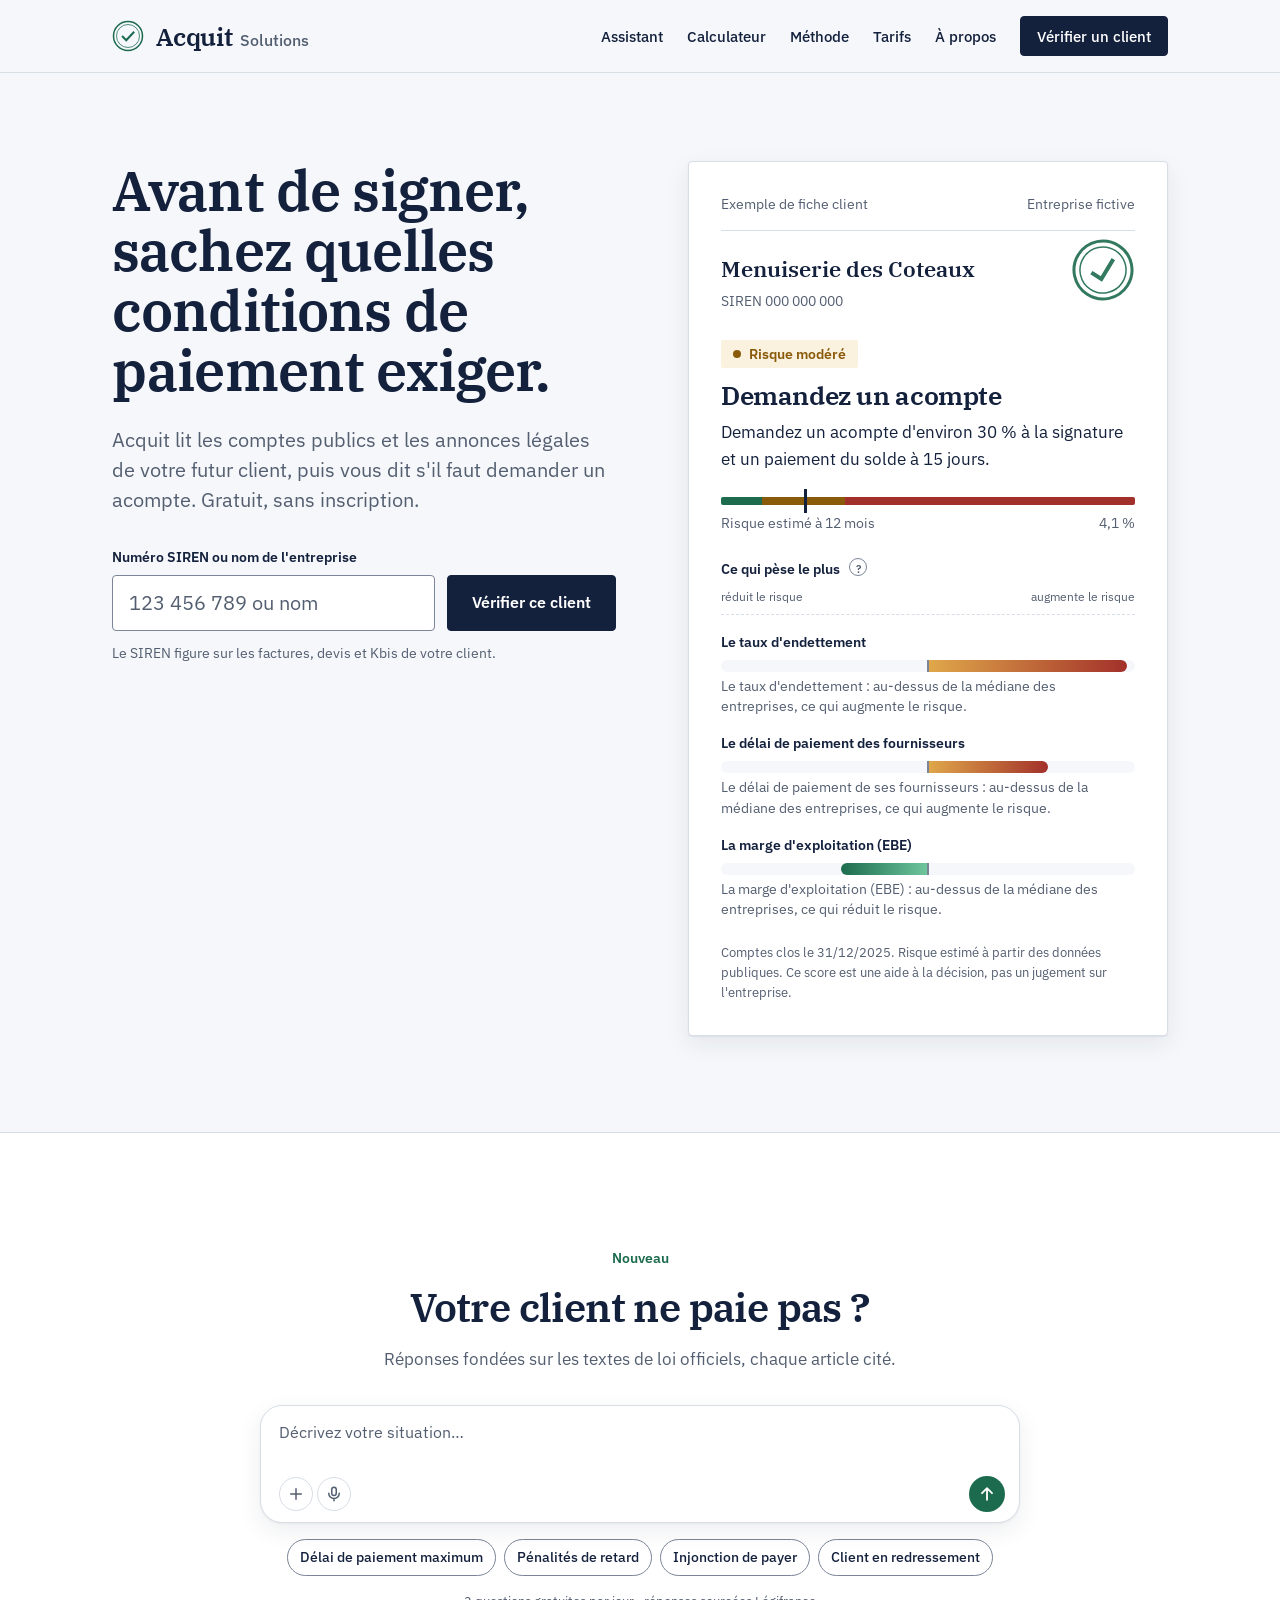
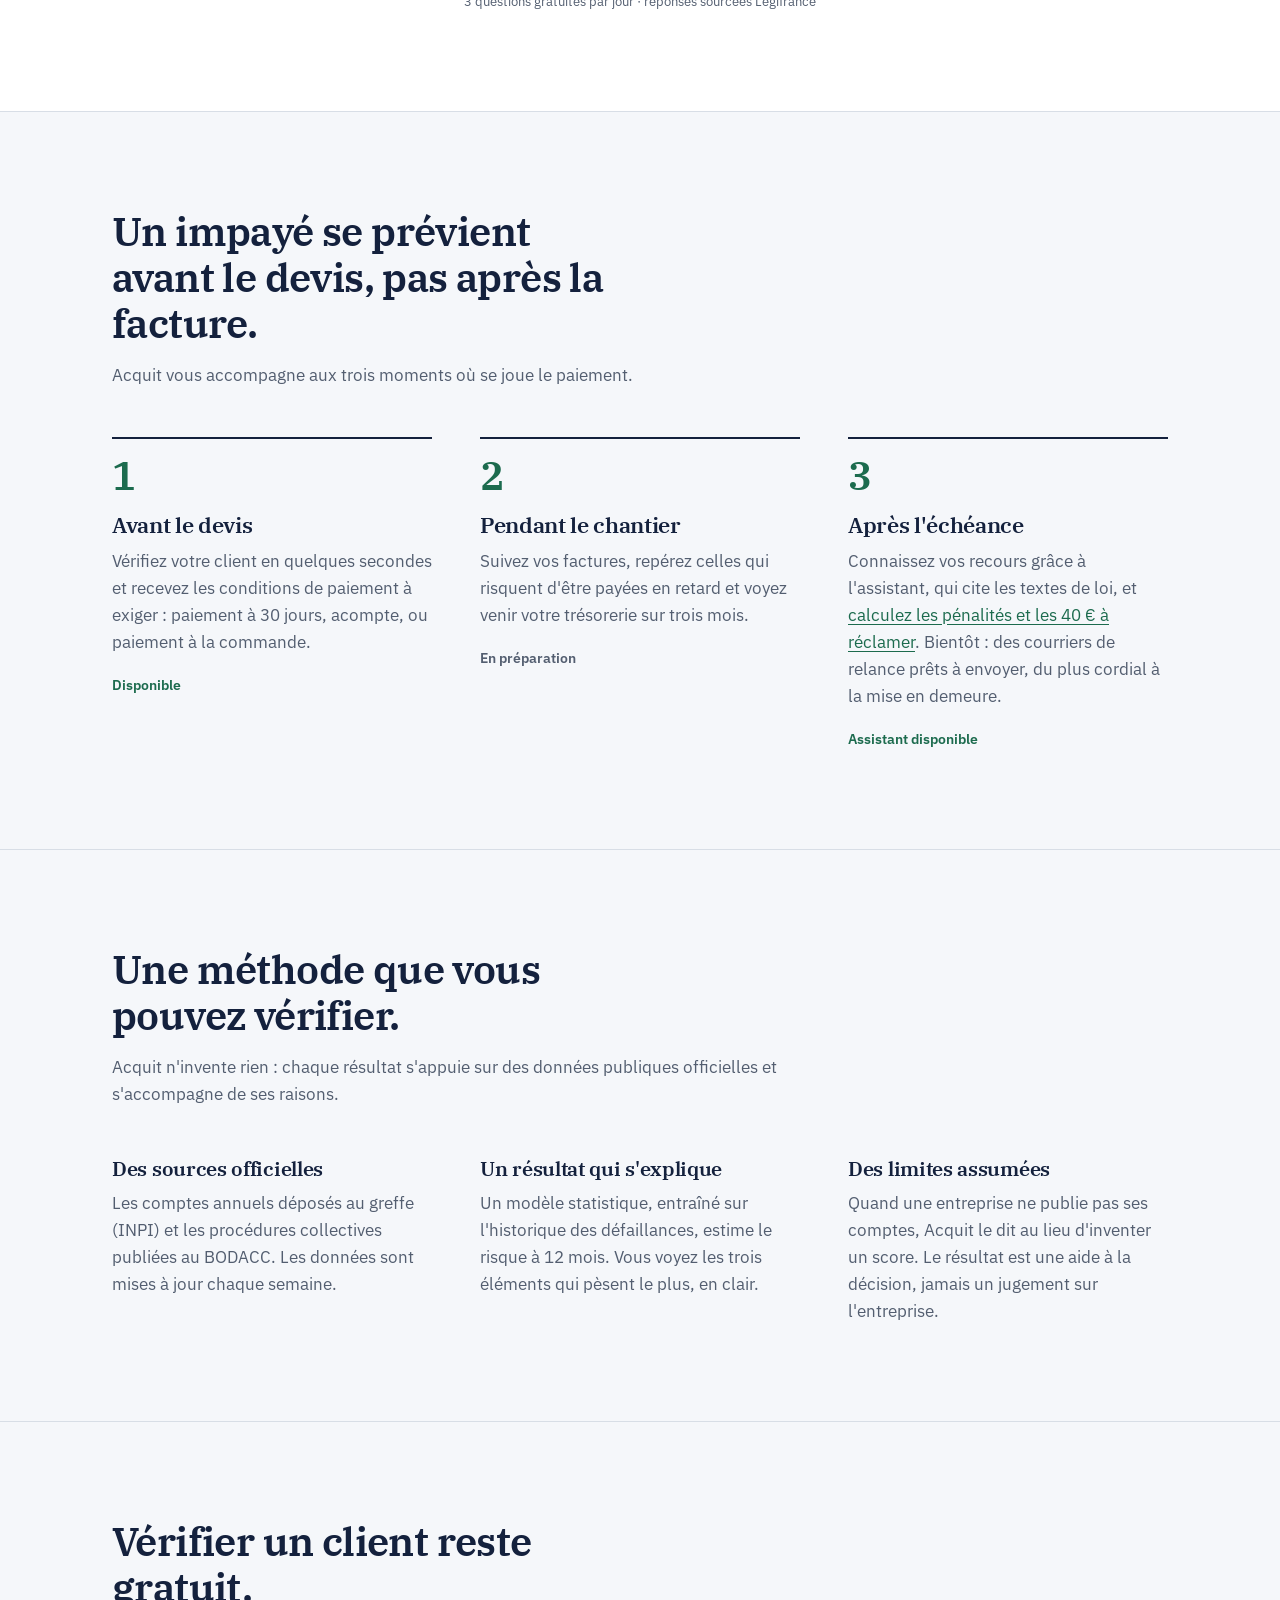
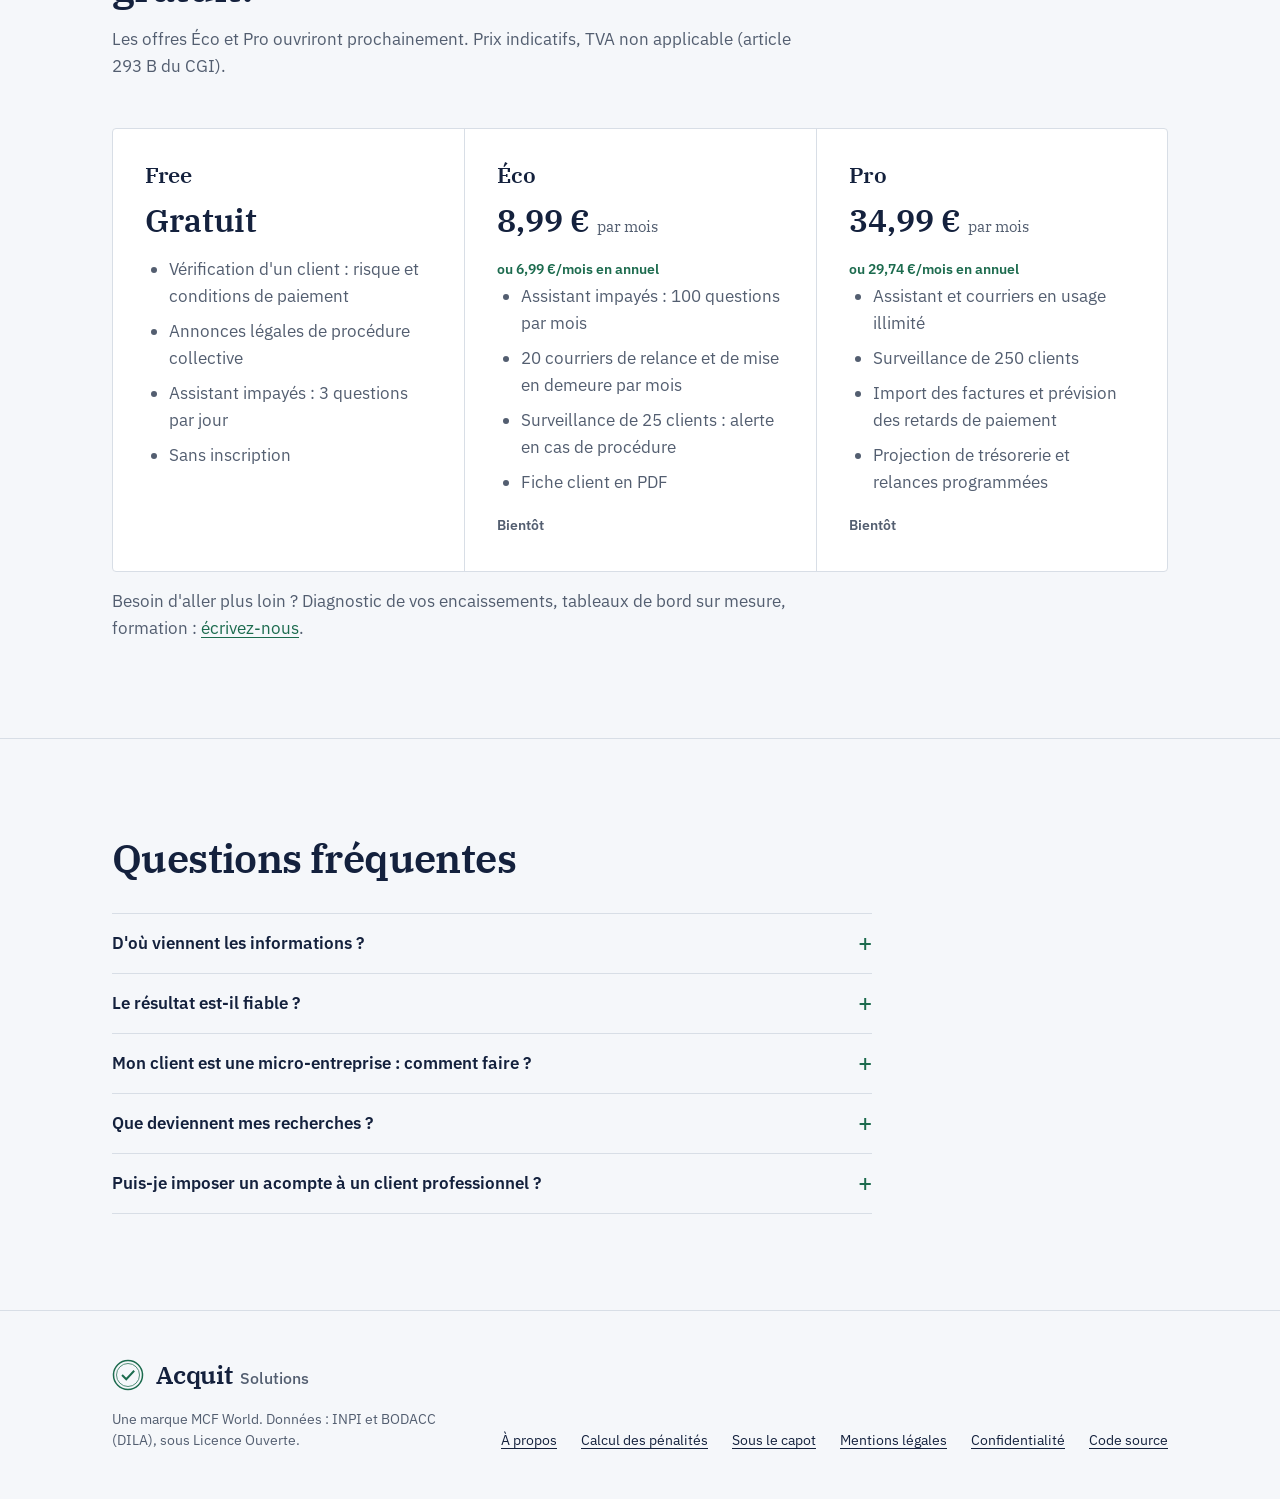
==== commit 6ff79cdc: "Calculateur gratuit de pénalités de retard (taux BCE + 10 points par semestre, plancher contractuel," ====
--- a/site/index.html
+++ b/site/index.html
@@ -19,7 +19,7 @@
 <link rel="preconnect" href="https://fonts.googleapis.com">
 <link rel="preconnect" href="https://fonts.gstatic.com" crossorigin>
 <link href="https://fonts.googleapis.com/css2?family=IBM+Plex+Sans:wght@400;500;600&family=IBM+Plex+Serif:wght@600&display=swap" rel="stylesheet">
-<link rel="stylesheet" href="assets/acquit.css?v=20261025e">
+<link rel="stylesheet" href="assets/acquit.css?v=20261025i">
 <script defer src="https://cloud.umami.is/script.js" data-website-id="48bad13f-c477-4195-9fd3-00dcf9cde7f7" data-domains="acquit-solutions.fr,www.acquit-solutions.fr"></script>
 </head>
 <body>
@@ -34,9 +34,10 @@
     </a>
     <nav class="nav" aria-label="Navigation principale">
       <a href="#assistant">Assistant</a>
+      <a href="penalites-de-retard">Calculateur</a>
       <a href="#methode">Méthode</a>
       <a href="#tarifs">Tarifs</a>
-      <a href="a-propos.html">À propos</a>
+      <a href="a-propos">À propos</a>
       <a class="btn btn-principal" href="#verifier">Vérifier un client</a>
     </nav>
     <a class="nav-court" href="#verifier">Vérifier un client</a>
@@ -148,7 +149,7 @@
         </li>
         <li>
           <h3>Après l'échéance</h3>
-          <p>Connaissez vos recours grâce à l'assistant, qui cite les textes de loi. Bientôt : des courriers de relance prêts à envoyer, du plus cordial à la mise en demeure.</p>
+          <p>Connaissez vos recours grâce à l'assistant, qui cite les textes de loi, et <a href="penalites-de-retard">calculez les pénalités et les 40 € à réclamer</a>. Bientôt : des courriers de relance prêts à envoyer, du plus cordial à la mise en demeure.</p>
           <span class="statut statut-dispo">Assistant disponible</span>
         </li>
       </ol>
@@ -259,17 +260,18 @@
       <p class="endos">Une marque MCF World. Données : INPI et BODACC (DILA), sous Licence Ouverte.</p>
     </div>
     <nav aria-label="Liens de pied de page">
-      <a href="a-propos.html">À propos</a>
-      <a href="sous-le-capot.html">Sous le capot</a>
-      <a href="mentions-legales.html">Mentions légales</a>
-      <a href="confidentialite.html">Confidentialité</a>
+      <a href="a-propos">À propos</a>
+      <a href="penalites-de-retard">Calcul des pénalités</a>
+      <a href="sous-le-capot">Sous le capot</a>
+      <a href="mentions-legales">Mentions légales</a>
+      <a href="confidentialite">Confidentialité</a>
       <a href="https://github.com/clementmamapro-creator/radar-anti-impayes">Code source</a>
     </nav>
   </div>
 </footer>
 
-<script src="assets/app.js?v=20261025e"></script>
-<script src="assets/carte.js?v=20261025e" defer></script>
-<script src="assets/lecture.js?v=20261025e" defer></script>
+<script src="assets/app.js?v=20261025i"></script>
+<script src="assets/carte.js?v=20261025i" defer></script>
+<script src="assets/lecture.js?v=20261025i" defer></script>
 </body>
 </html>
--- a/site/assets/acquit.css
+++ b/site/assets/acquit.css
@@ -155,7 +155,7 @@
 .regle-piste span:nth-child(1) { background: var(--acquit); border-radius: var(--radius-sm) 0 0 var(--radius-sm); }
 .regle-piste span:nth-child(2) { background: var(--vigilance); }
 .regle-piste span:nth-child(3) { background: var(--alerte); border-radius: 0 var(--radius-sm) var(--radius-sm) 0; }
-.regle-curseur { position: absolute; top: -8px; width: 3px; height: 24px; margin-left: -1.5px; background: var(--encre); transition: left 600ms cubic-bezier(.2,.8,.2,1); }
+.regle-curseur { position: absolute; top: -8px; width: 3px; height: 24px; margin-left: -1.5px; background: var(--encre); transition: left 1100ms cubic-bezier(.2,.8,.2,1) 200ms; }
 .regle-legende { display: flex; justify-content: space-between; font-size: 14px; line-height: 21px; color: var(--ardoise); margin-top: var(--space-2); }
 
 .facteurs { list-style: none; margin: var(--space-6) 0 0; padding: 0; }
@@ -533,7 +533,10 @@
 #fcarte .dep { stroke: var(--r-fond); stroke-width: 1.2; cursor: pointer; opacity: 0; transform: scale(.94); transform-origin: center; transform-box: fill-box;
   transition: opacity 600ms ease, transform 700ms cubic-bezier(.2,.8,.2,1), fill 200ms; outline: none; }
 .radar-carte.vivante #fcarte .dep { opacity: 1; transform: none; }
-#fcarte .dep:hover, #fcarte .dep:focus { stroke: #fff; stroke-width: 2.5; }
+#fcarte .dep:focus { stroke: #fff; stroke-width: 2.5; }
+.radar-carte.vivante #fcarte.focus .dep { opacity: .4; }
+.radar-carte.vivante #fcarte.focus .dep.actif { opacity: 1; stroke: #FFF4E0; stroke-width: 3; transform: scale(1.06);
+  filter: brightness(1.7) saturate(1.2) drop-shadow(0 0 10px rgba(255, 200, 120, .8)) drop-shadow(0 6px 14px rgba(0, 0, 0, .5)); }
 #fcarte .c0, .radar-legende .c0 { fill: var(--r0); background: var(--r0); }
 #fcarte .c1, .radar-legende .c1 { fill: var(--r1); background: var(--r1); }
 #fcarte .c2, .radar-legende .c2 { fill: var(--r2); background: var(--r2); }
@@ -598,5 +601,75 @@
 .radar-info .spark circle { fill: #FFD9A0; }
 .radar-mois .repere { opacity: 0; } .radar-mois .repere.vu { opacity: 1; }
 .radar-mois .repere { fill: #FFD9A0; transition: cx 300ms ease, cy 300ms ease; }
-#fcarte .dep { transition: opacity 600ms ease, transform 700ms cubic-bezier(.2,.8,.2,1), fill 350ms ease; }
+#fcarte .dep { transition: opacity 250ms ease, transform 250ms cubic-bezier(.2,.8,.2,1), fill 350ms ease, filter 250ms ease; }
 .radar-info.flottante { position: absolute; top: 0; left: 0; bottom: auto; pointer-events: none; z-index: 5; box-shadow: 0 12px 32px rgba(0,0,0,.45); transition: transform 60ms linear; }
+
+/* Cascade SHAP sur la fiche : barres qui se construisent une à une */
+.shap { margin: 4px 0 8px; display: grid; gap: 14px; }
+.shap-axe { display: flex; justify-content: space-between; font-size: 12px; color: var(--ardoise); border-bottom: 1px dashed var(--filet); padding-bottom: 4px; }
+.shap-ligne { display: grid; grid-template-columns: 1fr; gap: 4px; }
+.shap-nom { font-size: 14px; font-weight: 600; }
+.shap-piste { position: relative; height: 12px; border-radius: 99px; background: var(--papier); overflow: hidden; }
+.shap-piste::before { content: ""; position: absolute; left: 50%; top: -2px; bottom: -2px; width: 2px; margin-left: -1px; background: var(--bordure); z-index: 1; }
+.shap-piste i { position: absolute; top: 0; bottom: 0; width: 0; transition: width 700ms cubic-bezier(.2,.8,.2,1); transition-delay: var(--d); }
+.shap-ligne.up .shap-piste i { left: 50%; border-radius: 0 99px 99px 0; background: linear-gradient(90deg, #E0A84A, var(--alerte)); }
+.shap-ligne.down .shap-piste i { right: 50%; border-radius: 99px 0 0 99px; background: linear-gradient(270deg, #6FC79D, var(--acquit)); }
+.shap.joue .shap-piste i { width: var(--w); }
+.shap-phrase { font-size: 13.5px; line-height: 1.5; color: var(--ardoise); opacity: 0; transform: translateY(4px); transition: opacity 400ms ease, transform 400ms ease; transition-delay: calc(var(--d) + 300ms); }
+.shap.joue .shap-phrase { opacity: 1; transform: none; }
+.shap-aide { display: inline-grid; place-items: center; width: 18px; height: 18px; border-radius: 50%; border: 1px solid var(--bordure); font-size: 11px; color: var(--ardoise); cursor: help; margin-left: 6px; position: relative; vertical-align: 1px; }
+.shap-aide:hover::after, .shap-aide:focus::after {
+  content: attr(aria-label); position: absolute; left: 50%; bottom: calc(100% + 8px); transform: translateX(-50%); width: 260px;
+  background: var(--encre); color: var(--papier); font-size: 12.5px; line-height: 1.5; font-weight: 400; padding: 8px 10px; border-radius: 8px; z-index: 10; text-align: left;
+}
+@media (prefers-reduced-motion: reduce) { .shap-piste i, .shap-phrase { transition: none; } }
+
+/* ===== Calculateur de pénalités de retard ===== */
+.calc-hero { padding: 64px 0 24px; }
+.calc-sur { font-size: 13px; letter-spacing: .08em; text-transform: uppercase; color: var(--acquit); font-weight: 600; margin: 0 0 12px; }
+.calc-hero h1 { max-width: 18em; }
+.calc-zone { padding: 16px 0 64px; }
+.calc-grille { display: grid; grid-template-columns: 1fr 1.1fr; gap: 32px; align-items: start; }
+@media (max-width: 860px) { .calc-grille { grid-template-columns: 1fr; } }
+.calc-form { display: grid; gap: 8px; background: var(--feuille); border: 1px solid var(--filet); border-radius: 16px; padding: 24px; }
+.calc-form label { font-weight: 600; font-size: 14px; margin-top: 10px; }
+.calc-form label:first-child { margin-top: 0; }
+.calc-form small { font-weight: 400; color: var(--ardoise); }
+.calc-form input { font: inherit; font-size: 17px; color: var(--encre); background: var(--papier); border: 1px solid var(--bordure); border-radius: 10px; padding: 12px 14px; width: 100%; }
+.calc-form input:focus { outline: none; border-color: var(--acquit); box-shadow: 0 0 0 3px var(--acquit-voile); }
+.calc-champ { position: relative; }
+.calc-champ input { padding-right: 70px; }
+.calc-champ span { position: absolute; right: 14px; top: 50%; transform: translateY(-50%); color: var(--ardoise); font-size: 14px; }
+.calc-erreur { color: var(--alerte); font-size: 14px; margin: 6px 0 0; }
+.calc-erreur[hidden] { display: none; }
+.calc-resultat { position: sticky; top: 96px; background: #0B1220; color: #E8EDF5; border-radius: 16px; padding: 28px; box-shadow: var(--shadow-fiche); }
+.calc-etiquette { margin: 0; color: #93A0B8; font-size: 14px; }
+.calc-total { margin: 4px 0 18px; font-family: var(--serif); font-size: clamp(42px, 6vw, 60px); line-height: 1.05; font-variant-numeric: tabular-nums;
+  background: linear-gradient(90deg, #7CE0B0, #F2A33A); -webkit-background-clip: text; background-clip: text; color: transparent; }
+.calc-decomp { display: grid; gap: 8px; margin-bottom: 14px; }
+.calc-decomp div { display: flex; justify-content: space-between; gap: 12px; font-size: 15px; }
+.calc-decomp span { color: #93A0B8; }
+.calc-decomp b { font-variant-numeric: tabular-nums; font-weight: 600; }
+.calc-jours { border-top: 1px solid #22304A; padding-top: 8px; }
+.calc-barre { width: 100%; height: 14px; display: block; margin: 6px 0 16px; }
+.calc-barre .b-pen { fill: #F2A33A; transition: width 400ms ease; }
+.calc-barre .b-ind { fill: #7CE0B0; }
+.calc-detail { width: 100%; border-collapse: collapse; font-size: 13.5px; margin-bottom: 10px; }
+.calc-detail th { text-align: left; color: #93A0B8; font-weight: 500; border-bottom: 1px solid #22304A; padding: 6px 4px; }
+.calc-detail td { padding: 6px 4px; border-bottom: 1px solid #22304A; font-variant-numeric: tabular-nums; }
+.calc-formule { font-size: 13px; color: #93A0B8; line-height: 1.5; margin: 0 0 16px; }
+.calc-actions { display: flex; flex-wrap: wrap; gap: 10px; }
+.calc-actions .btn { min-height: 44px; }
+.calc-resultat .btn:not(.btn-principal) { color: #E8EDF5; border-color: #3A4A68; background: transparent; }
+.calc-resultat .btn-principal { background: #7CE0B0; border-color: #7CE0B0; color: #06110C; }
+.calc-schema { display: flex; flex-wrap: wrap; align-items: center; gap: 10px; margin: 8px 0 32px; }
+.calc-schema div { background: var(--feuille); border: 1px solid var(--filet); border-radius: 12px; padding: 12px 16px; display: flex; flex-direction: column; min-width: 130px; }
+.calc-schema b { font-size: 16px; }
+.calc-schema span { font-size: 13px; color: var(--ardoise); }
+.calc-schema i { font-style: normal; font-size: 22px; color: var(--ardoise); }
+.calc-schema-fixe { border-color: var(--acquit) !important; }
+.calc-faq { display: grid; grid-template-columns: 1fr 1fr; gap: 16px 32px; margin: 0; }
+@media (max-width: 760px) { .calc-faq { grid-template-columns: 1fr; } }
+.calc-faq dt { font-weight: 600; margin-bottom: 4px; }
+.calc-faq dd { margin: 0; color: var(--ardoise); line-height: 1.6; }
+.calc-note { font-size: 13px; color: var(--ardoise); margin: 28px 0 0; }
